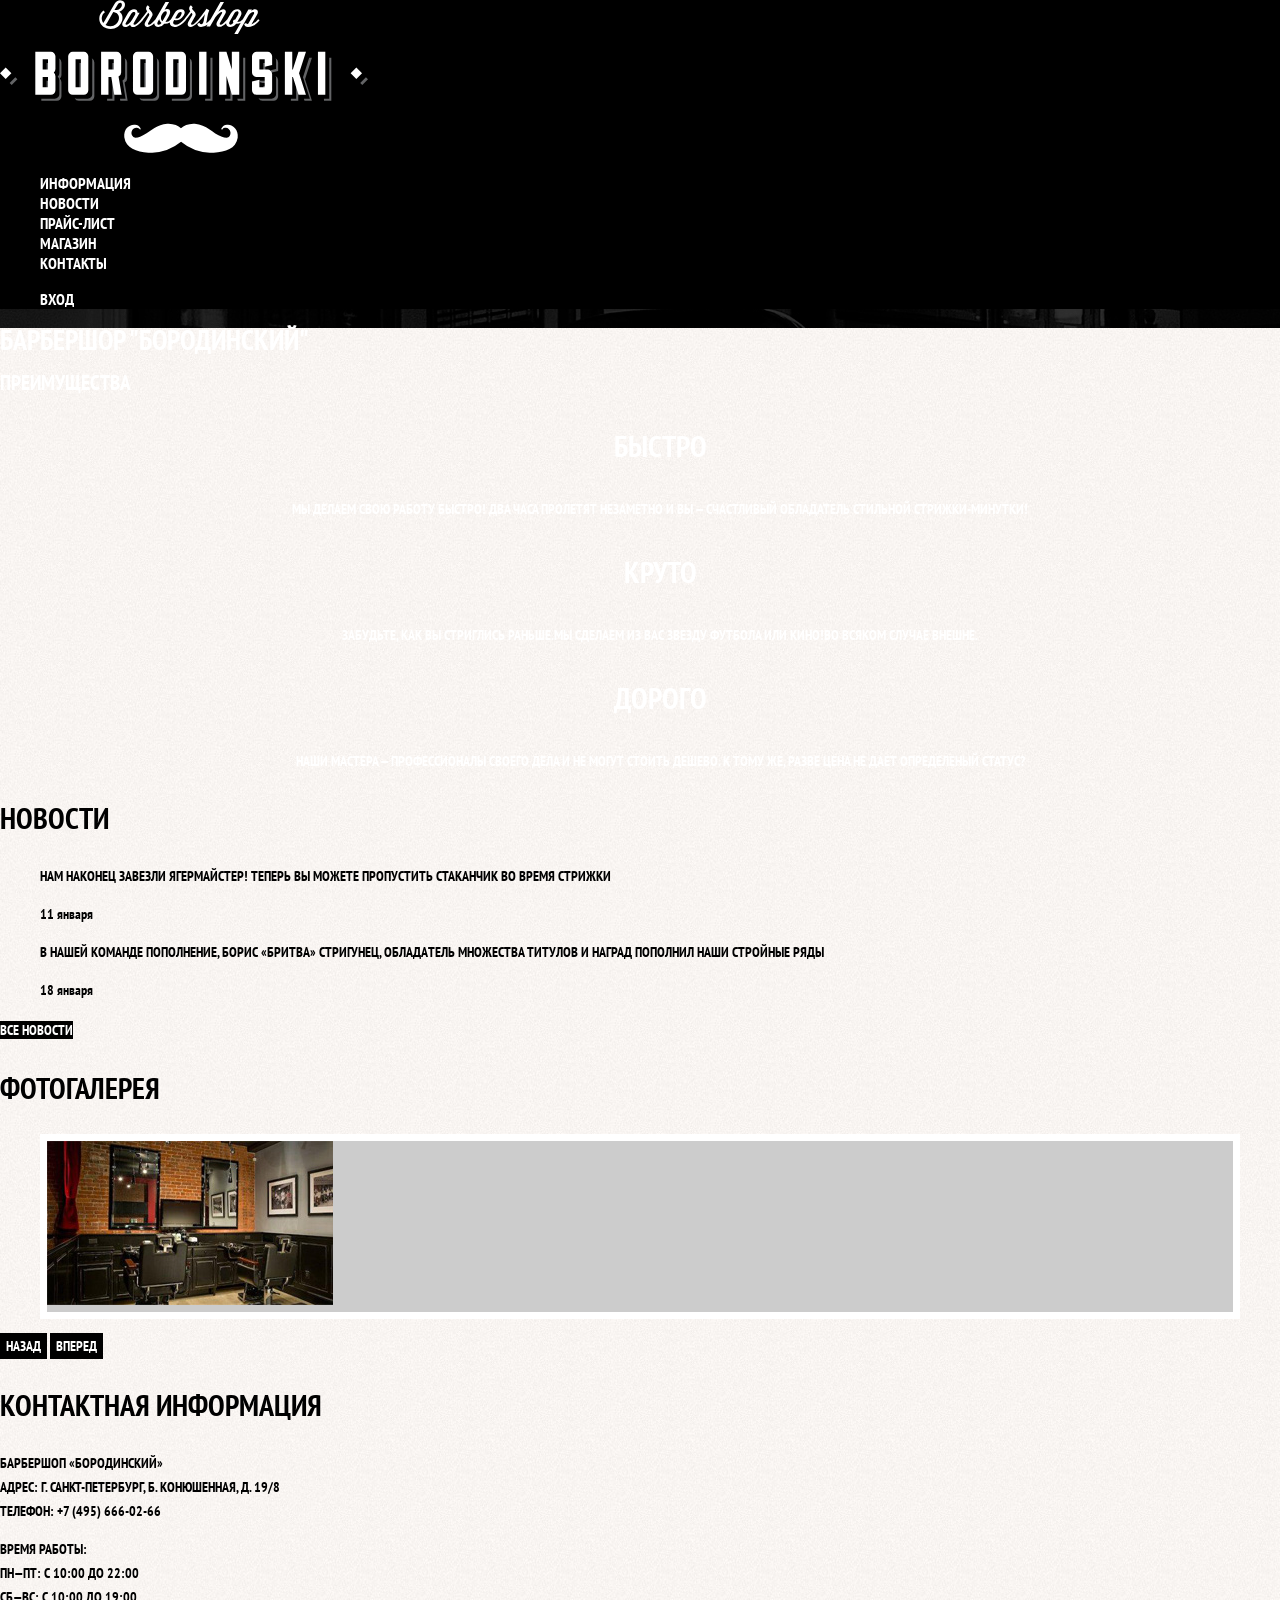
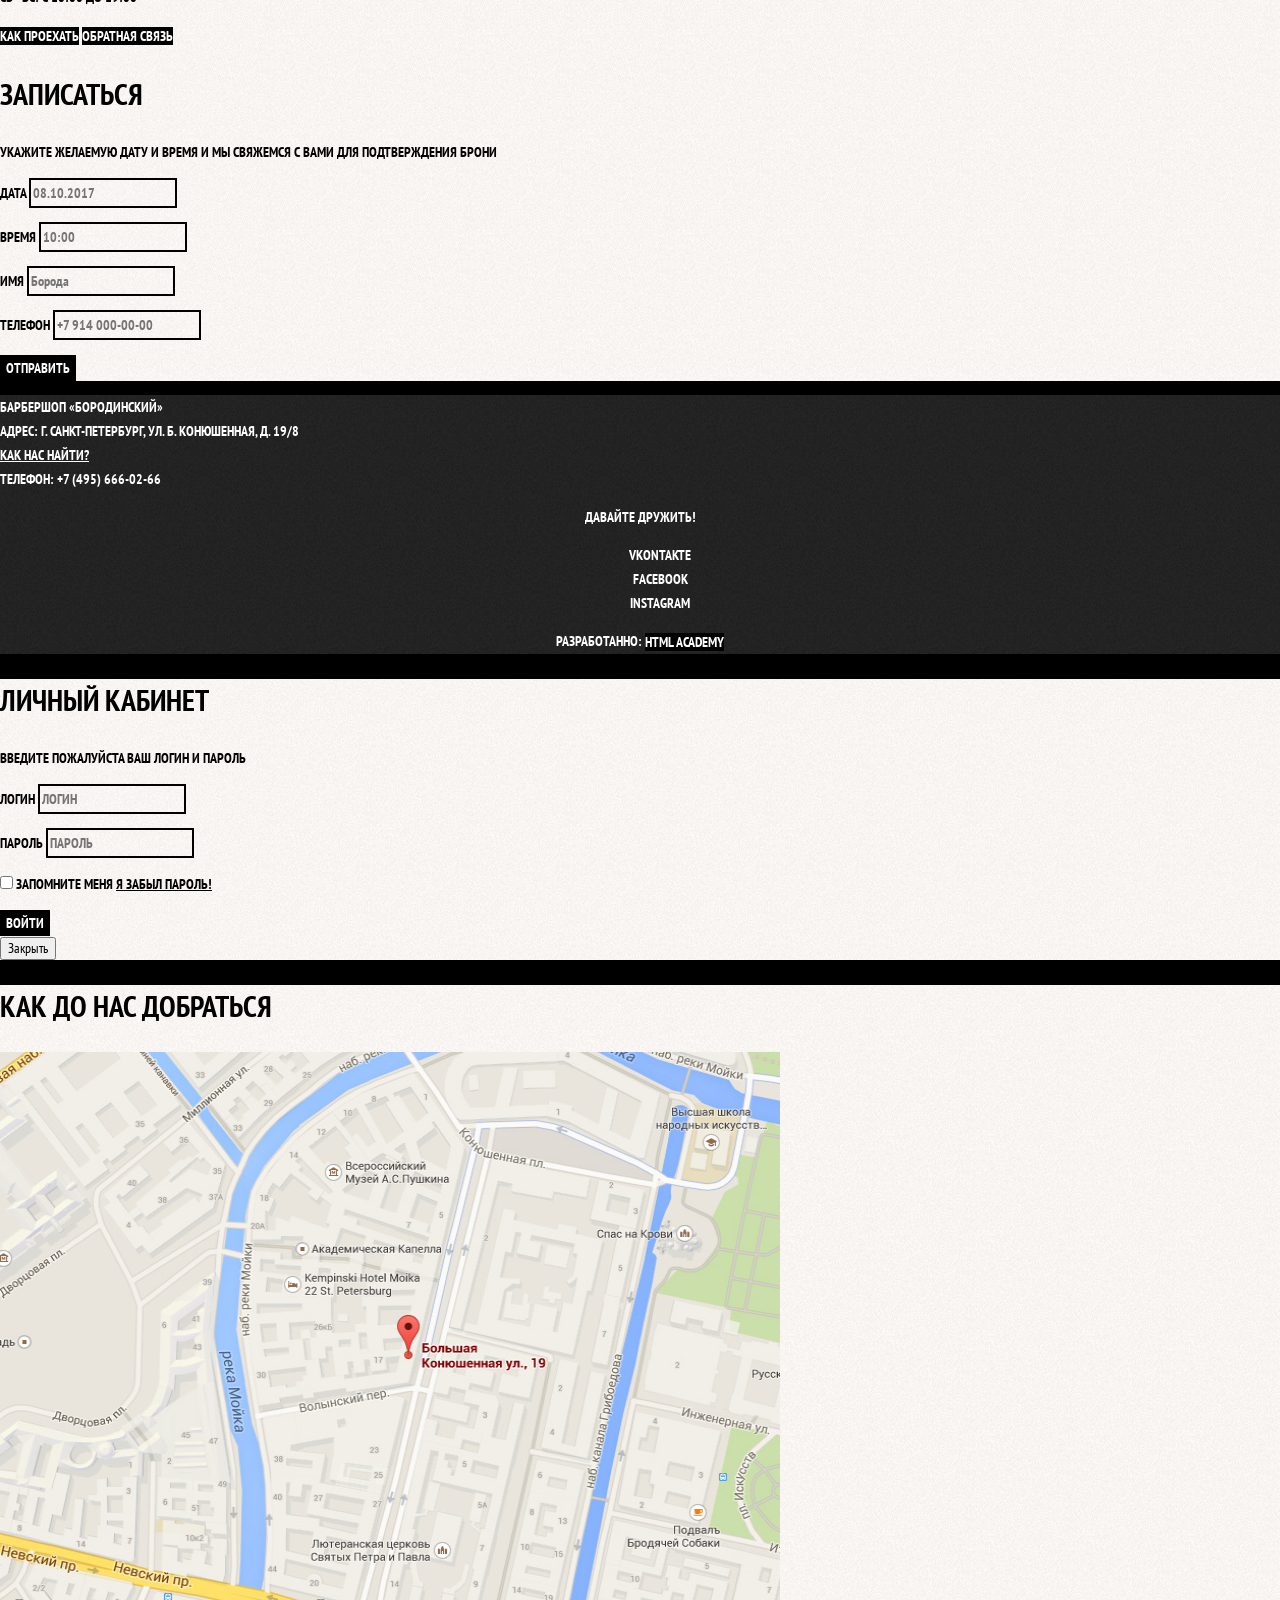
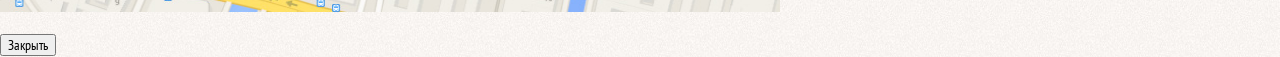
==== index.html @ 226658c2 "стидизировал shop  шо? це пизда" ====
<!DOCTYPE html>
<html lang="ru">
  <head>
  	<meta charset="utf-8">
  	<title>Барбершор "Бородинский"</title>
    <link href="https://fonts.googleapis.com/css?family=PT+Sans+Narrow:400,700&amp;subset=cyrillic" rel="stylesheet">
    <link rel="stylesheet" href="css/normalize.css">
  	<link rel="stylesheet" href="css/style.css">
  </head>
  <body>
  	<header class="main-header">
  		<nav class="main-navigation">
        <a class="main-header-logo">
        <img src="img/index-logo.svg" alt="логотип барбершопа Бородинский" height="153" width="368">
      </a>
  			<ul class="site-navigation">
  				<li><a href="info.html">Информация</a></li>
  				<li><a href="news.html">Новости</a></li>
  				<li><a href ="prise-list.html">Прайс-лист</a></li>
  				<li><a href="shop.html">Магазин</a></li>
  				<li><a href="contacts.html">Контакты</a></li>
  			</ul>
        <ul class="user-navigation">
          <li>
          <a class="login-link" href="login.html">Вход
            </a></li>
        </ul>
  		</nav>
      <main class="container">
        <h1 class="visually-hidden">Барбершор "Бородинский"</h1>
        <section class="features">
          <h2 class="visually-hidden">Преимущества</h2>
          <ul class="feature-list">
            <li class="feature-item">
              <h3>Быстро</h3>
              <p>Мы делаем свою работу быстро! Два часа пролетят НЕЗАМЕТНО И ВЫ — СЧАСТЛИВЫЙ ОБЛАДАТЕЛЬ СТИЛЬНОЙ СТРИЖКИ-МИНУТКИ!</p>
            </li>
             <li class="feature-item">
              <h3>Круто</h3>
              <p>ЗАБУДЬТЕ, КАК ВЫ СТРИГЛИСЬ РАНЬШЕ.МЫ СДЕЛАЕМ ИЗ ВАС ЗВЕЗДУ ФУТБОЛА ИЛИ КИНО!ВО ВСЯКОМ СЛУЧАЕ ВНЕШНЕ.</p>
            </li>
             <li class="feature-item">
              <h3>Дорого</h3>
              <p>НАШИ МАСТЕРА — ПРОФЕССИОНАЛЫ СВОЕГО ДЕЛА И НЕ МОГУТ СТОИТЬ ДЕШЕВО. К ТОМУ ЖЕ, РАЗВЕ ЦЕНА НЕ ДАЕТ ОПРЕДЕЛЕНЫЙ СТАТУС?</p>
            </li>
          </ul>
        </section>

        <div class="index-colums">
        <section class="news">
          <h2>Новости</h2>
          <ul class="news-list">
            <li class="news-item">
              <p>НАМ НАКОНЕЦ ЗАВЕЗЛИ ЯГЕРМАЙСТЕР! ТЕПЕРЬ ВЫ МОЖЕТЕ ПРОПУСТИТЬ СТАКАНЧИК ВО ВРЕМЯ СТРИЖКИ</p>
              <time datetime="2016-11-01">11 января</time>
            </li>
            <li class="news-item">
              <p>В НАШЕЙ КОМАНДЕ ПОПОЛНЕНИЕ, БОРИС «Бритва» СТРИГУНЕЦ, ОБЛАДAТЕЛЬ МНОЖЕСТВА ТИТУЛОВ И НАГРАД ПОПОЛНИЛ НАШИ СТРОЙНЫЕ РЯДЫ</p>
              <time datetime="2016-18-01">18 января</time>
            </li>
          </ul>
          <a class="button" href="news.html">Все новости</a>
        </section>

        <section class="gallery">
          <h2>Фотогалерея</h2>
          <figure class="gallery-content">
            <a href=""><img src="img/studio.jpg" alt="фотографии галлереи" height="164" width="286"></a>
          </figure>
          <button class="button gallery-button gallery-button-back" type="button">Назад</button>
          <button class="button gallery-button gallery-button-next" type="button">Вперед</button>
        </section>
      </div>

        <div class="index-colums">
        <section class="contact-information">
          <h2>Контактная информация</h2>
          <p>
            БАРБЕРШОП «БОРОДИНСКИЙ»<br>
            АДРЕС: Г. САНКТ-ПЕТЕРБУРГ, Б. КОНЮШЕННАЯ, Д. 19/8<br>
            ТЕЛЕФОН: +7 (495) 666-02-66
          </p>
          <p>
            ВРЕМЯ РАБОТЫ:<br>
            ПН—ПТ: С 10:00 ДО 22:00<br>
            СБ—ВС: С 10:00 ДО 19:00
          </p>
          <a class="button" href="map.html">Как проехать</a>
          <a class="button" href="contacts.html">Обратная связь</a>
        </section>

        <section class="appointment">
          <h2>Записаться</h2>
          <p class="appointment-info">
            УКАЖИТЕ ЖЕЛАЕМУЮ ДАТУ И ВРЕМЯ И МЫ СВЯЖЕМСЯ С ВАМИ ДЛЯ ПОДТВЕРЖДЕНИЯ БРОНИ
          </p>
          <form class="appointment-form" method="post" action="http://echo.htmlacademy.ru">
            <p class="appointment-item">
              <label for="appointment-date">Дата</label>
              <input id="appointment-date" type="text" name="date" value="" placeholder="08.10.2017">
            </p>
            <p class="appointment-item">
              <label for="appointment-time">Время</label>
              <input id="appointment-time" type="text" name="time" value="" placeholder="10:00">
            </p>
            <p class="appointment-item">
              <label for="appointment-name">Имя</label>
              <input id="appointment-name" type="text" name="name" value="" placeholder="Борода">
            </p>
            <p class="appointment-item">
              <label for="appointment-tel">Телефон</label>
              <input id="appointment-tel" type="tel" name="phone" value="" placeholder="+7 914 000-00-00">
            </p>
            <button class="button" type="submit">Отправить</button>
          </form>
        </section>
      </div>
      </main>
  	</header>
  	<footer class="main-footer">
      <p class="footer-contact">
        БАРБЕРШОП «БОРОДИНСКИЙ»<br>
        АДРЕС: Г. САНКТ-ПЕТЕРБУРГ, УЛ. Б. КОНЮШЕННАЯ, Д. 19/8<br>
        <a href="map.html">КАК НАС НАЙТИ?</a><br>
        ТЕЛЕФОН: +7 (495) 666-02-66
      </p>
      <div class="footer-social">
        <b>Давайте дружить!</b>
        <ul>
          <li><a class="social-button" href="https://vk.com/prostovladi">VKontakte</a></li>
          <li><a class="social-button" href="https://www.facebook.com/vlad.ivanishin">Facebook</a></li>
          <li><a class="social-button" href="https://www.instagram.com/justivlad/">Instagram</a></li>
      </ul>
      <p>
        <b>Разработанно:</b>
        <a class="button" href="htmlacademy.ru">HTML Academy</a>
      </p>
      </div>
    </footer>

    <section class="modal madal-login">
      <form class="login-form" method="post" action="http://echo.htmlacademy.ru">
        <h2>Личный кабинет</h2>
        <p>Введите пожалуйста ваш логин и пароль</p>
        <p>
          <label class="visually-hidden" for="user-login">Логин</label>
          <input id="user-login" class="login-icon-user" type="text" name="login" value="" placeholder="Логин">
        </p>
        <p>
          <label class="visually-hidden" for="user-password">Пароль</label>
          <input id="user-password" class="login-icon-password" type="password" name="password" value="" placeholder="Пароль">
        </p>
          <p class="login-password-info">
            <label for="login-checkbox">
              <input id="login-password-info" type="checkbox" name="remember" class="visually-hidden">
              <span class="checkbox-indicator"></span>
              Запомните меня
          </label>
          <a class="restore" href="#">Я забыл пароль!</a>
        </p>
        <button class="button" type="submit">Войти</button>
      </form>
      <button class="modal-close" type="button">Закрыть</button>
    </section>

    <section class="modal modal-map">
      <h2 class="visually-hidden">Как до нас добраться</h2>
      <p>
        <img src="img/map.jpg" alt="карта с адрессом, офис компании БАРБЕРШОП «БОРОДИНСКИЙ», АДРЕС: Город. САНКТ-ПЕТЕРБУРГ, Большая КОНЮШЕННАЯ дом 19/8" height="560" width="780">
      </p>
      <button class="modal-close" type="button">Закрыть</button>
    </section>
  </body>
</html>
---- css/style.css ----
body {
	padding: 0px;
	margin: 0px;

	font-family: "PT Sans Narrow", Arial, sans-serif;
	font-size: 14px;
	font-weight: 700;
	line-height: 24px;
	text-transform: uppercase;
	color: #ffffff;

	background-color: #000000;
	background-image: url("../img/bg.jpg");
	background-repeat: no-repeat;
	background-position: top center;
}
.body-shop {
	background-color: #f7f4f1;
	color: #000000;
	background-image: url("./img/pattern-light.jpg");
}
a {
	text-decoration: none;
}
.button {
	font: inherit;
 	text-align: center;
 	background-color: #000000;
 	color: #ffffff;
 	text-transform: uppercase;
 	border: none;
 	vertical-align: middle;
}
.button:hover,
.button:focus,
.button:active {
	background-color: #663d15;
}
.main-navigation {
	color:#ffffff;
	font-size: 16px;
	line-height: 20px;
	font-weight: bold;
	background-color: #000000;
}
.site-navigation,
.user-navigation {
	list-style: none;
}
.site-navigation a,
.user-navigation a{
	color: #ffffff;
}
.site-navigation a:hover,
.site-navigation a:focus,
.user-navigation a:hover,
.user-navigation a:focus {
	background-color: #242424;
}
.feature-list {
	list-style: none;
}
.feature-item {
	text-align: center;
}
.feature-item h3 {
	font-size: 30px;
	font-weight: 700;
	line-height: 42px;
}
.index-colums {
	color: #000000;

	background-image: url("../img/pattern-light.jpg");
	background-repeat: repeat;
	background-position: 0 0;
	background-color: #f9f6f3;
}
.index-colums h2 {
	font-size: 30px;
	font-weight: 700;
	line-height: 42px;
}
.news-list {
	list-style: none;
}
.news-list time {
	text-transform: none;
}
.gallery-content {
	border: 7px solid #ffffff;
	background-color: #cccccc;
}
.appointment-item input {
	font: inherit;
	background-color: transparent;
	border: 2px solid #000000;
}
.appointment-item input:focus {
	border-color: #663d15;
}
.main-footer {
	color: #ffffff;
	background-color: #1f1f1f;
	background-image: url("../img/bg-footer.jpg");
	background-repeat: repeat;
	background-position: 0 0;
}
.footer-contact a {
	color: #ffffff;
	text-decoration: underline;
}
.footer-contact a:hover,
.footer-contact a:focus {
	text-decoration: none;
}
.footer-social a {
	color: #ffffff;
	text-decoration: none;
}
.footer-social li {
	text-align: center;
	list-style: none;
}
.footer-social {
	text-align: center;
}
.footer-social .button:hover,
.footer-social .button:focus {
	color: #000000;
	background-color: #ffffff;

}
.modal {
	color: #000000;

	background-image: url("../img/pattern-light.jpg");
	background-repeat: repeat;
	background-position: 0 0;
	background-color: #f9f6f3;
}
.login-form input[type="text"],
.login-form input[type="password"] {
	border: 2px solid #000000;
	font: inherit;
	background-color: transparent;
	text-transform: uppercase;
}
.login-form input:focus,
.login-form input:hover {
	border-color: #663d15;
}
.restore {
	color: #000000;
	text-decoration: underline;
}
.restore:hover {
	text-decoration: none;
}
.modal h2 {
	font-size: 30px;
	font-weight: 700;
	line-height: 42px;
}
.login-password-info:hover,
.login-password-info:focus {
	color: #663d15;
}












.page-title {
	font-size: 30px;
	line-height: 42px;
	font-weight: bold;
}
.container {
	background-image: url("../img/pattern-light.jpg");
}
.filter-option {
	list-style: none;
	font-size: 14px;
	line-height: 18px;
	font-weight: bold;
}
.filter-input-checkbox {
color: #663d15;
}
.breadcrumbs li {
	list-style: none;
	font-size: 14px;
	line-height: 20px;
}
.filter legend {
 font-size: 24px;
 line-height: 30px;
 font-weight: bold;
}
.breadcrumbs a {
	color: #000000;
}
.breadcrumbs a:hover,
.breadcrumbs a:focus {
	text-decoration: underline;
}
.breadcrumbs-current {
	color: #dad7d5;
}
.filter fieldset {
	border: none;
}
.catalog-list {
	list-style: none;
}
.catalog-item {
	background-color: #ffffff;
  left: 116px;
  top: 882px;
  width: 249px;
  height: 315px;
  box-shadow: 0 0 10px rgba(0,0,0,0.2);
}
.catalog-item:hover {
	box-shadow: 0 0 10px rgba(0,0,0,0.4);	
}
.catalog-item a {
	color: #000000;

}
.catalog-item h3 {
	font-size: 14px;
	line-height: 18px;
}
}
.catalog-item span {
	color: #000000;
}
.catalog-item b {
	background-color: #e5e5e5;
	text-align: center;
	font-size: 14px;
	line-height: 20px;
}
.catalog-item .button {
	color: #ffffff;
	line-height: 18px;
}
.catalog-category {
	text-transform: none;
}
.pagination-list {
	list-style: none;
}
.pagination-item a {
	color: #ffffff;
	background-color: #000000;
}
.pagination-list a:hover,
.pagination-list a:focus,
.pagination-list a:active {
	background-color: #663d15;
}
.pagination-item-current a{
	color: #000000;
	background-color: #ffffff;
}
.pagination-item-current a:hover,
.pagination-item-current a:focus,
.pagination-item-current a:active {
	color: #000000;
	background-color: #ffffff;
}
.filter-input:hover + label,
.filter-input:focus + label {
	color: #663d15;
}
.filter-input:disabled + label {
	color: #000000;
	opacity: 0.5;
}
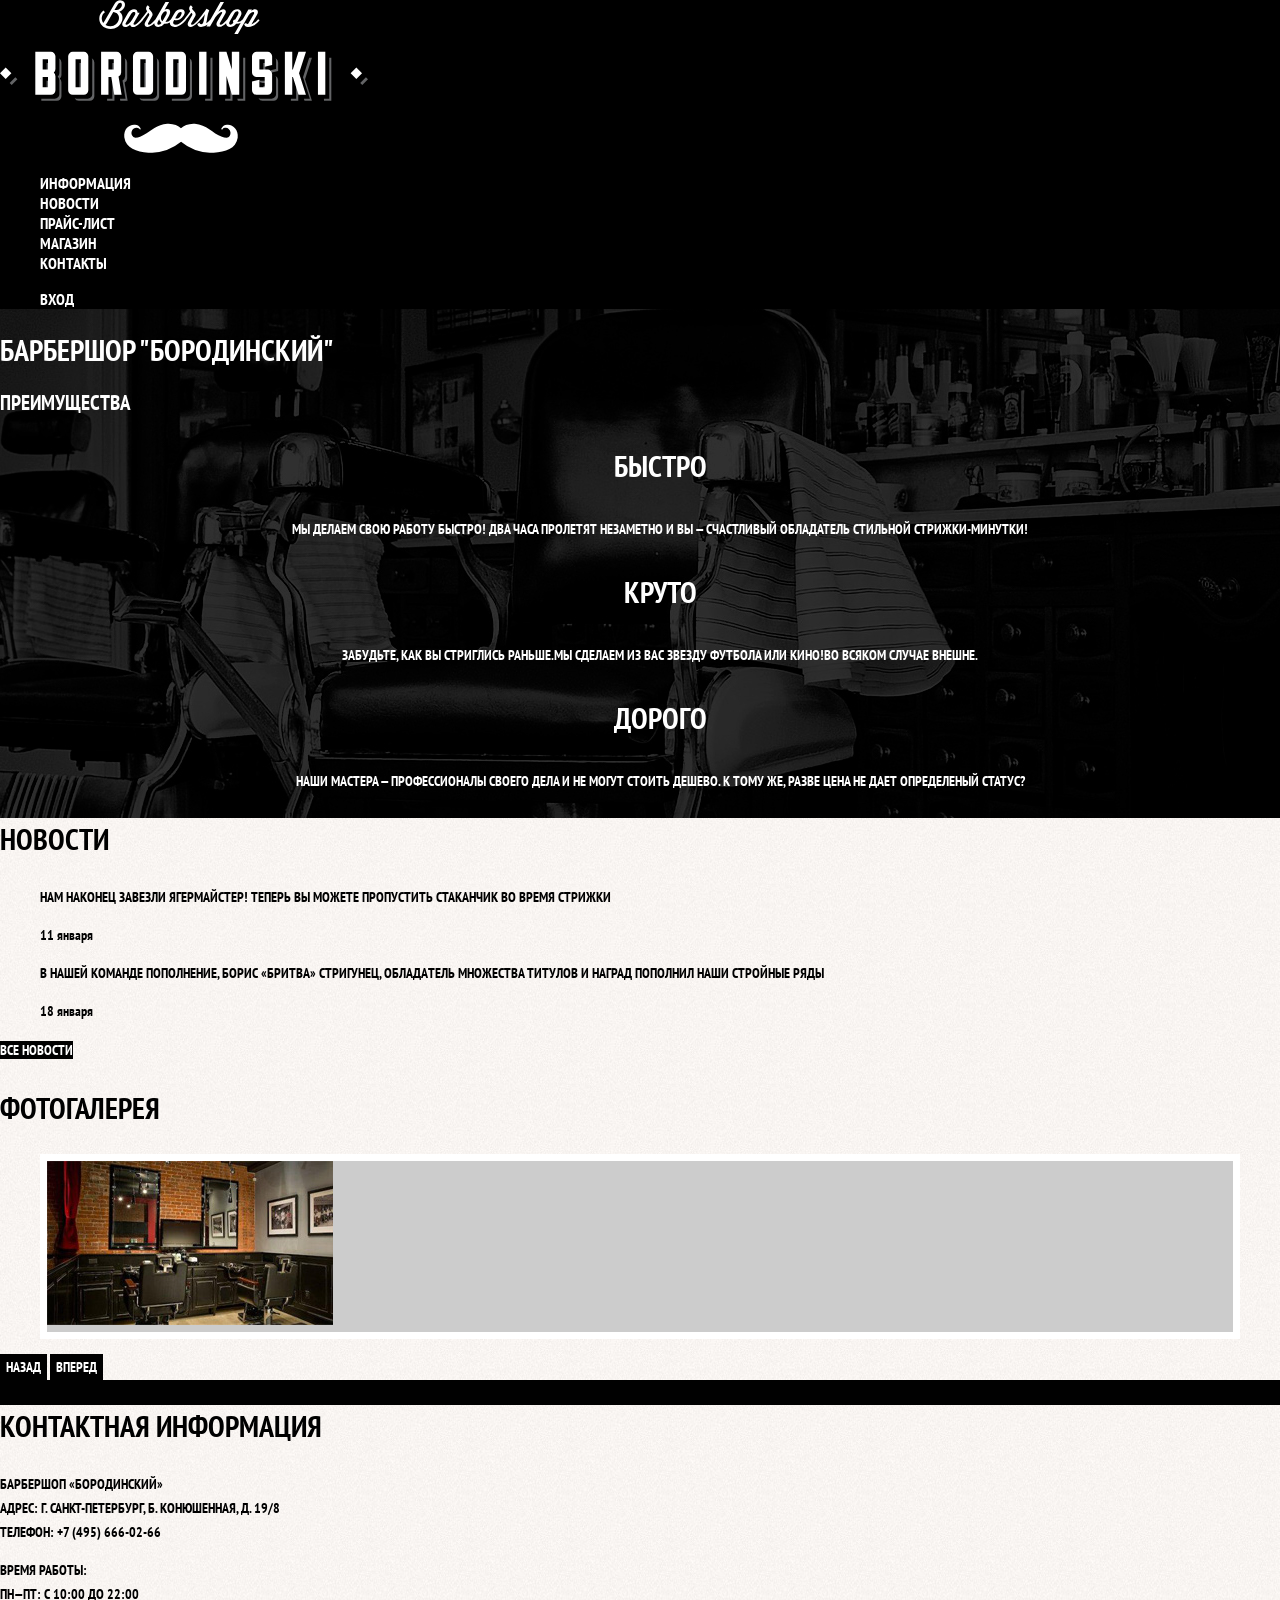
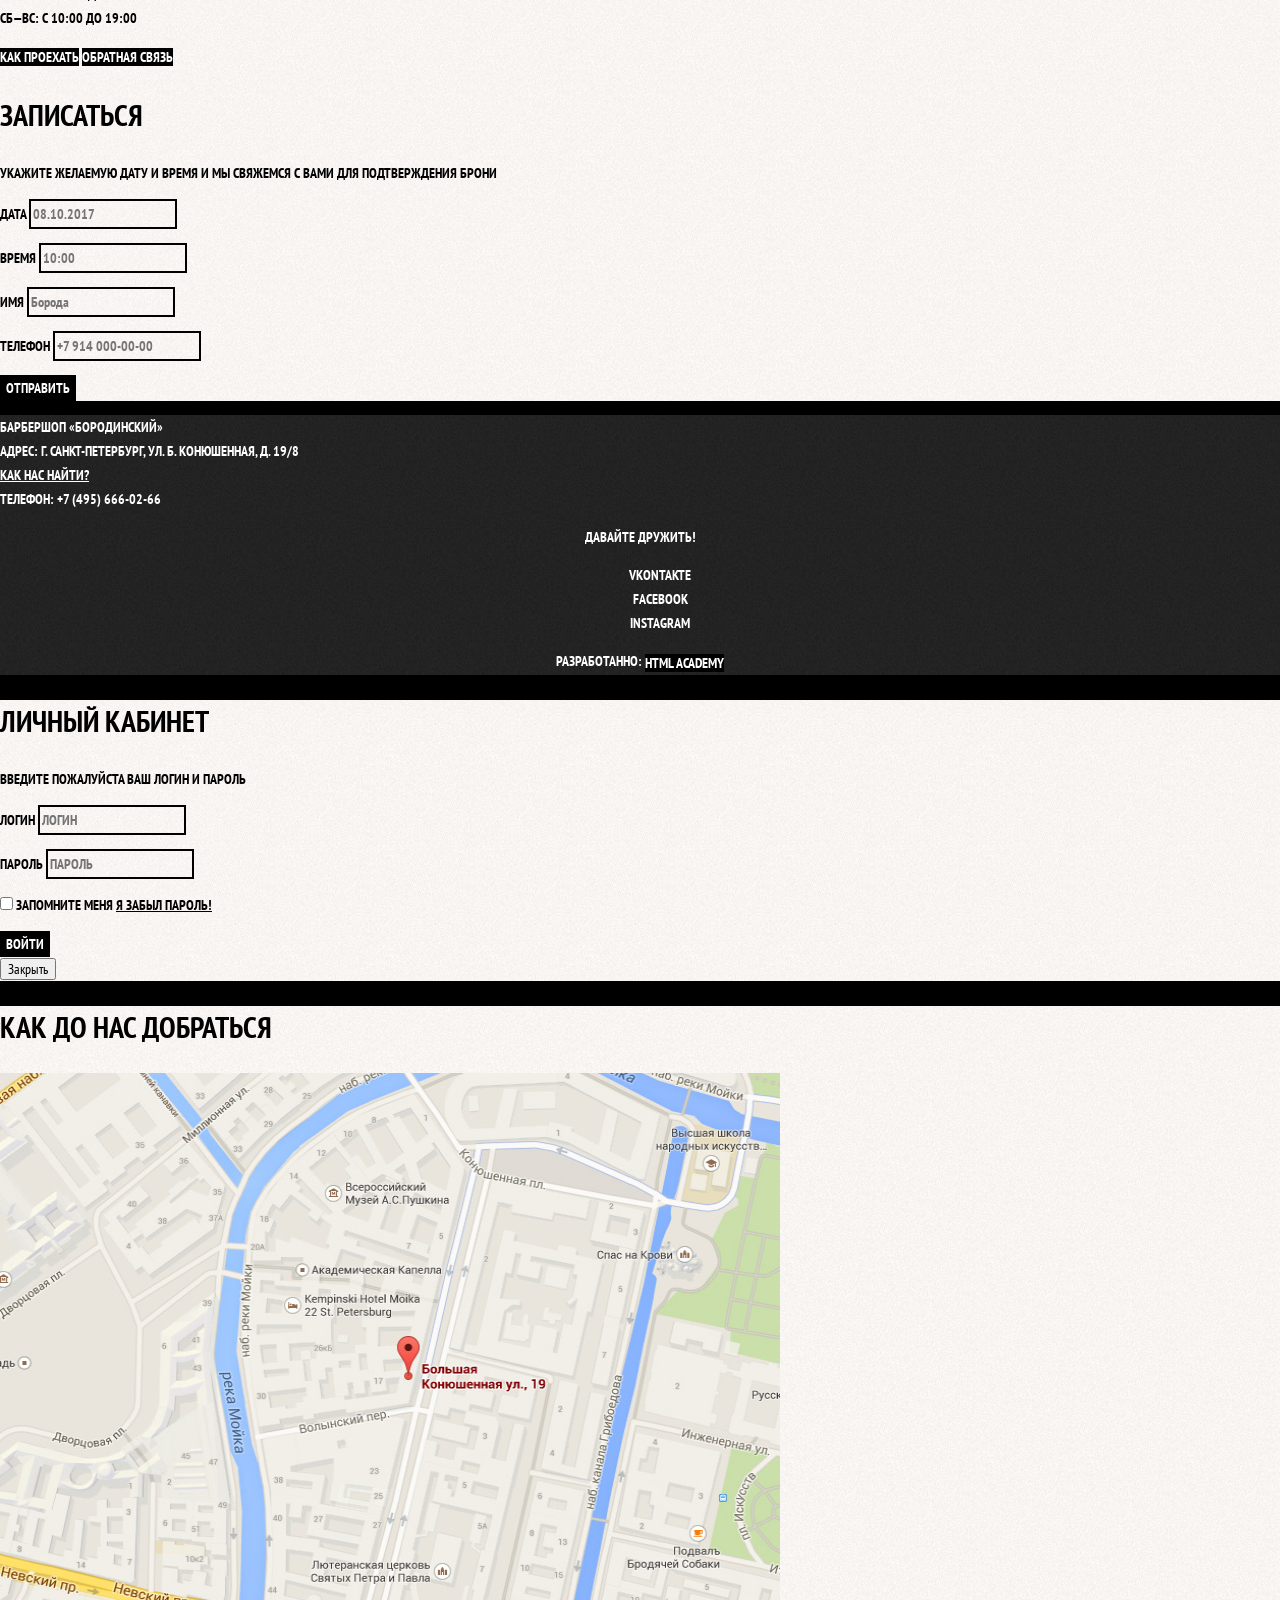
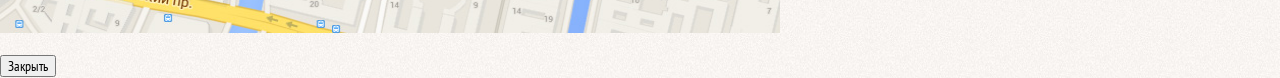
==== commit 7322d3a2: "после проверки на валидаторе и исправление в index" ====
--- a/index.html
+++ b/index.html
@@ -1,5 +1,6 @@
 <!DOCTYPE html>
 <html lang="ru">
+
   <head>
   	<meta charset="utf-8">
   	<title>Барбершор "Бородинский"</title>
@@ -7,7 +8,9 @@
     <link rel="stylesheet" href="css/normalize.css">
   	<link rel="stylesheet" href="css/style.css">
   </head>
-  <body>
+
+  <body class="inner-page">
+
   	<header class="main-header">
   		<nav class="main-navigation">
         <a class="main-header-logo">
@@ -26,14 +29,16 @@
             </a></li>
         </ul>
   		</nav>
-      <main class="container">
+    </header>
+
+      <main>
         <h1 class="visually-hidden">Барбершор "Бородинский"</h1>
         <section class="features">
           <h2 class="visually-hidden">Преимущества</h2>
           <ul class="feature-list">
             <li class="feature-item">
               <h3>Быстро</h3>
-              <p>Мы делаем свою работу быстро! Два часа пролетят НЕЗАМЕТНО И ВЫ — СЧАСТЛИВЫЙ ОБЛАДАТЕЛЬ СТИЛЬНОЙ СТРИЖКИ-МИНУТКИ!</p>
+              <p>Мы делаем свою работу быстро! Два часа пролетят незаметно и вы — счастливый ОБЛАДАТЕЛЬ СТИЛЬНОЙ СТРИЖКИ-МИНУТКИ!</p>
             </li>
              <li class="feature-item">
               <h3>Круто</h3>
@@ -56,7 +61,7 @@
             </li>
             <li class="news-item">
               <p>В НАШЕЙ КОМАНДЕ ПОПОЛНЕНИЕ, БОРИС «Бритва» СТРИГУНЕЦ, ОБЛАДAТЕЛЬ МНОЖЕСТВА ТИТУЛОВ И НАГРАД ПОПОЛНИЛ НАШИ СТРОЙНЫЕ РЯДЫ</p>
-              <time datetime="2016-18-01">18 января</time>
+              <time datetime="2016-01-18">18 января</time>
             </li>
           </ul>
           <a class="button" href="news.html">Все новости</a>
@@ -116,7 +121,6 @@
         </section>
       </div>
       </main>
-  	</header>
   	<footer class="main-footer">
       <p class="footer-contact">
         БАРБЕРШОП «БОРОДИНСКИЙ»<br>
@@ -152,7 +156,7 @@
         </p>
           <p class="login-password-info">
             <label for="login-checkbox">
-              <input id="login-password-info" type="checkbox" name="remember" class="visually-hidden">
+              <input id="login-checkbox" type="checkbox" name="remember" class="visually-hidden">
               <span class="checkbox-indicator"></span>
               Запомните меня
           </label>
--- a/css/style.css
+++ b/css/style.css
@@ -18,6 +18,8 @@
 	background-color: #f7f4f1;
 	color: #000000;
 	background-image: url("./img/pattern-light.jpg");
+	background-repeat: repeat;
+	background-position: 0 0;
 }
 a {
 	text-decoration: none;
@@ -185,6 +187,9 @@
 }
 .container {
 	background-image: url("../img/pattern-light.jpg");
+	background-repeat: repeat;
+	background-position: 0 0;
+	background-color: rgb(248, 244, 241);
 }
 .filter-option {
 	list-style: none;
@@ -193,7 +198,7 @@
 	font-weight: bold;
 }
 .filter-input-checkbox {
-color: #663d15;
+	color: #663d15;
 }
 .breadcrumbs li {
 	list-style: none;
@@ -201,9 +206,9 @@
 	line-height: 20px;
 }
 .filter legend {
- font-size: 24px;
- line-height: 30px;
- font-weight: bold;
+ 	font-size: 24px;
+ 	line-height: 30px;
+ 	font-weight: bold;
 }
 .breadcrumbs a {
 	color: #000000;
@@ -240,7 +245,6 @@
 	font-size: 14px;
 	line-height: 18px;
 }
-}
 .catalog-item span {
 	color: #000000;
 }
@@ -286,4 +290,63 @@
 .filter-input:disabled + label {
 	color: #000000;
 	opacity: 0.5;
-}+}
+
+
+
+
+
+
+
+
+
+
+
+.body-cart {
+	background-image: none;
+	color: #000000;
+}
+h1 {
+	font-size: 30px;
+	line-height: 42px;
+}
+.product-photo-preview {
+	list-style: none;
+}
+.product-photo-preview li {
+	box-shadow: 0 0 10px 2px rgba(0,0,0,0.1);
+}
+.product-photo-full {
+	box-shadow: 0 0 10px 2px rgba(0,0,0,0.1);
+}
+.product-avaialability {
+	text-align: left;
+}
+.product-article {
+	text-align: right;
+	color: #aeaeae;
+}
+.product-price b {
+	background-color: #e5e5e5;
+	text-align: center;
+	line-height: 20px;
+}
+.product-info li {
+	list-style: none;
+}
+.product-info h3 {
+	font-size: 24px;
+	line-height: 30px;
+}
+
+
+
+
+
+
+
+
+
+
+
+/*СЕТОЧНЫЕ СТИЛИ задание после лекции 6*/
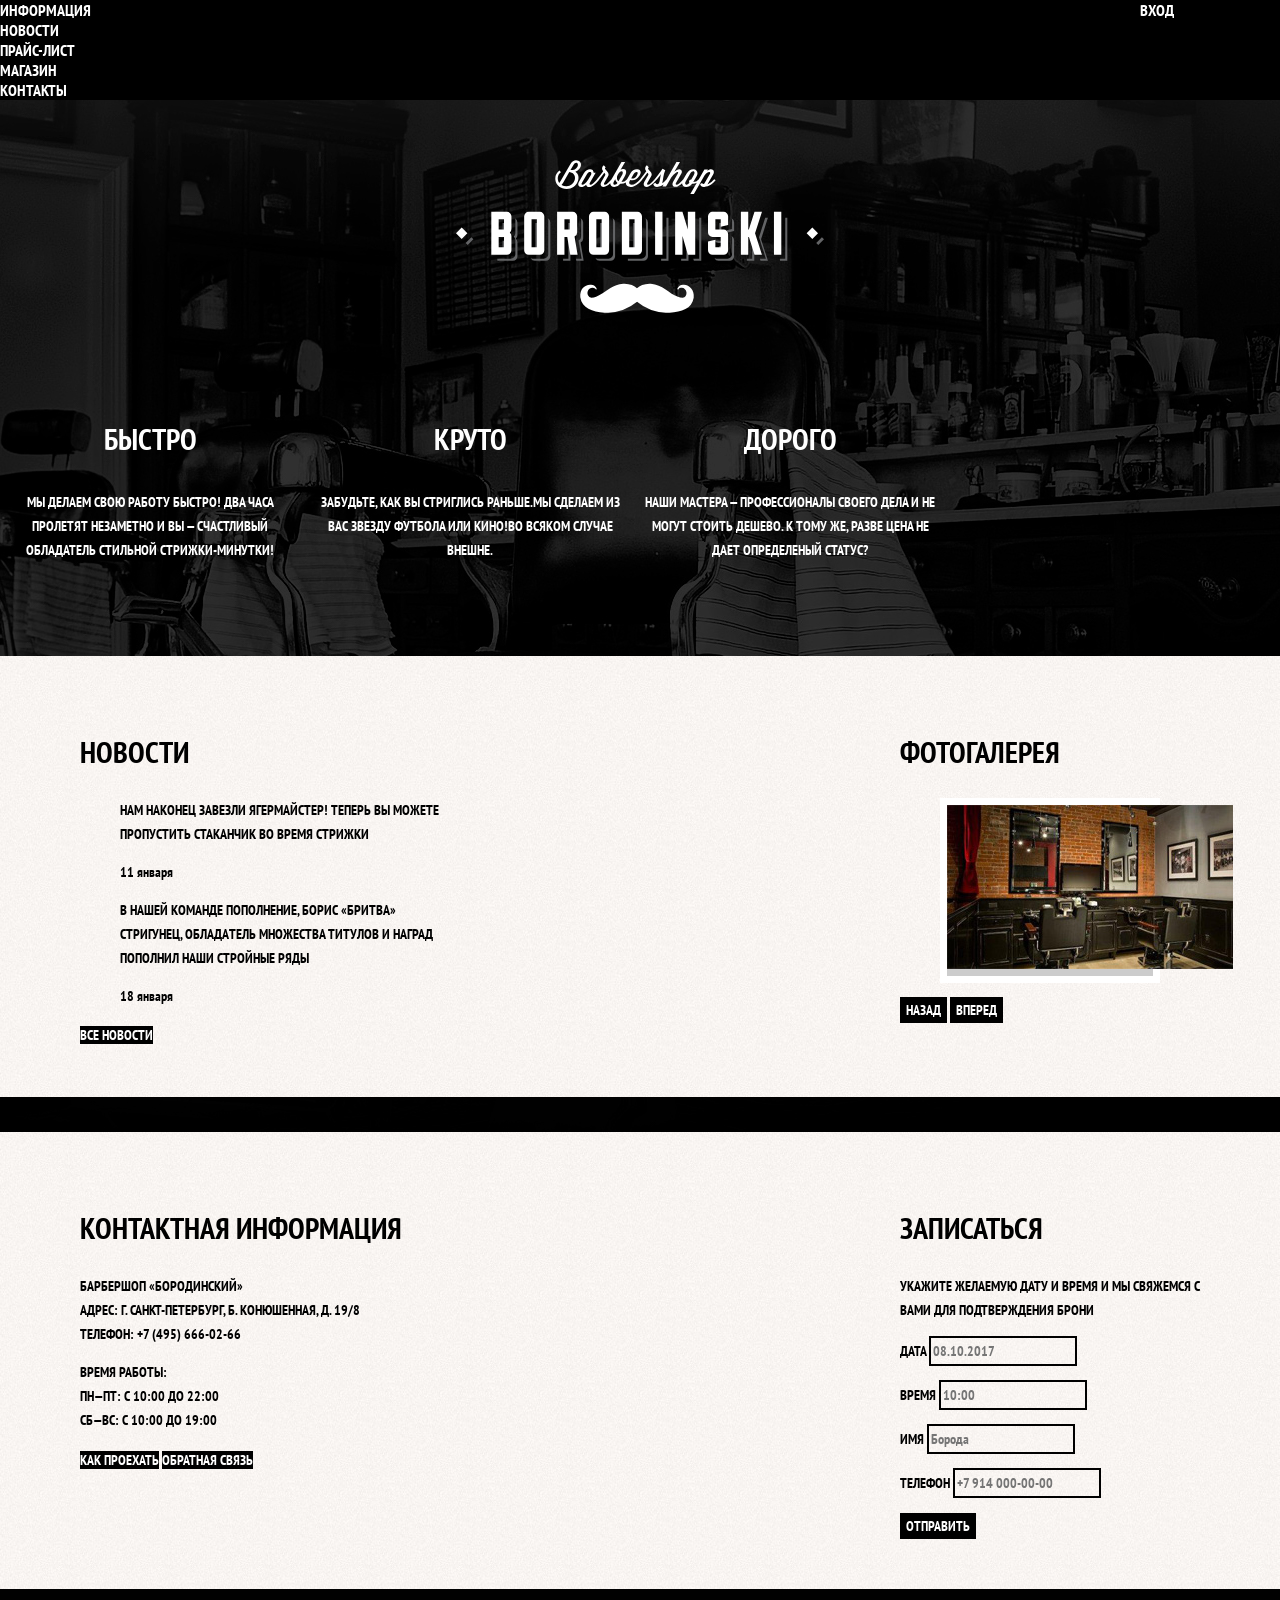
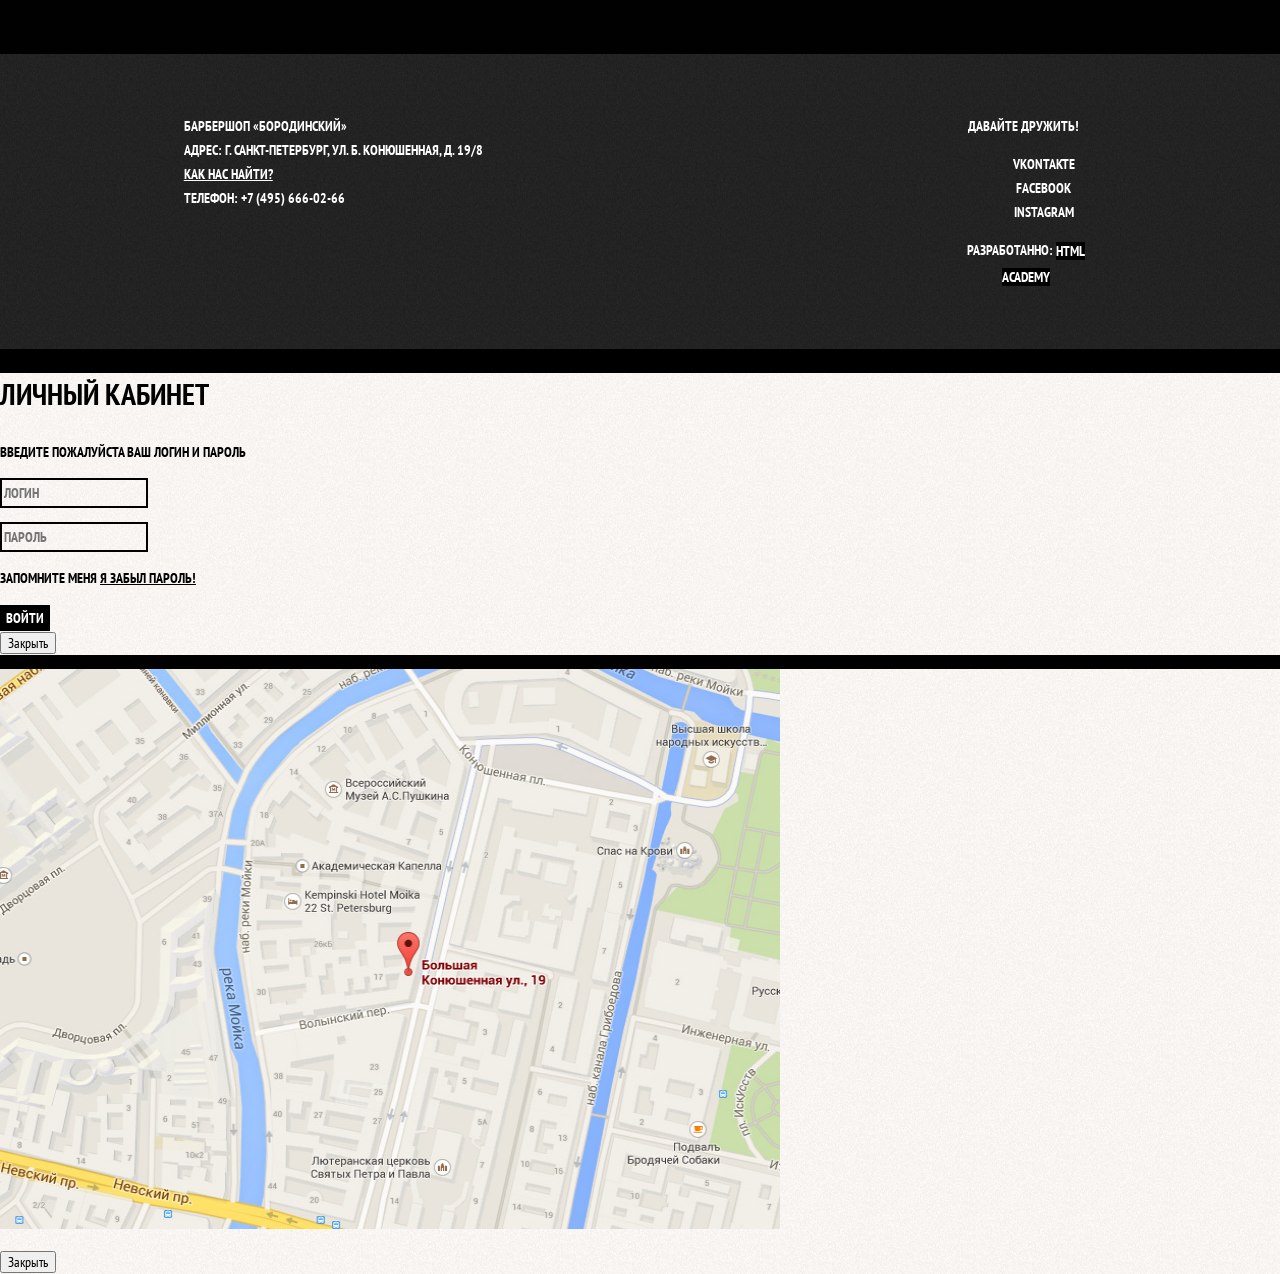
==== commit 47dd9a10: "пиздурма" ====
--- a/index.html
+++ b/index.html
@@ -16,7 +16,9 @@
         <a class="main-header-logo">
         <img src="img/index-logo.svg" alt="логотип барбершопа Бородинский" height="153" width="368">
       </a>
-  			<ul class="site-navigation">
+  			<div class="main-navigation-wrapper">
+          <div class="top-menu">
+          <ul class="site-navigation">
   				<li><a href="info.html">Информация</a></li>
   				<li><a href="news.html">Новости</a></li>
   				<li><a href ="prise-list.html">Прайс-лист</a></li>
@@ -28,6 +30,8 @@
           <a class="login-link" href="login.html">Вход
             </a></li>
         </ul>
+      </div>
+      </div>
   		</nav>
     </header>
 
@@ -35,7 +39,9 @@
         <h1 class="visually-hidden">Барбершор "Бородинский"</h1>
         <section class="features">
           <h2 class="visually-hidden">Преимущества</h2>
-          <ul class="feature-list">
+          
+          <div class="feature-div">
+            <ul class="feature-list">
             <li class="feature-item">
               <h3>Быстро</h3>
               <p>Мы делаем свою работу быстро! Два часа пролетят незаметно и вы — счастливый ОБЛАДАТЕЛЬ СТИЛЬНОЙ СТРИЖКИ-МИНУТКИ!</p>
@@ -49,6 +55,7 @@
               <p>НАШИ МАСТЕРА — ПРОФЕССИОНАЛЫ СВОЕГО ДЕЛА И НЕ МОГУТ СТОИТЬ ДЕШЕВО. К ТОМУ ЖЕ, РАЗВЕ ЦЕНА НЕ ДАЕТ ОПРЕДЕЛЕНЫЙ СТАТУС?</p>
             </li>
           </ul>
+        </div>
         </section>
 
         <div class="index-colums">
@@ -135,7 +142,7 @@
           <li><a class="social-button" href="https://www.facebook.com/vlad.ivanishin">Facebook</a></li>
           <li><a class="social-button" href="https://www.instagram.com/justivlad/">Instagram</a></li>
       </ul>
-      <p>
+      <p class="footer-copyright">
         <b>Разработанно:</b>
         <a class="button" href="htmlacademy.ru">HTML Academy</a>
       </p>
@@ -174,5 +181,6 @@
       </p>
       <button class="modal-close" type="button">Закрыть</button>
     </section>
+    <script>document.write('<script src="http://' + (location.host || 'localhost').split(':')[0] + ':35729/livereload.js?snipver=1"></' + 'script>')</script>
   </body>
 </html>
--- a/css/style.css
+++ b/css/style.css
@@ -350,3 +350,103 @@
 
 
 /*СЕТОЧНЫЕ СТИЛИ задание после лекции 6*/
+.main-header {
+	margin-bottom: 75px;
+}
+.main-navigation {
+	background-color: transparent;
+	min-height: 285px;
+	display: flex;
+	flex-direction: column;
+	align-items: center;
+}
+.main-header-logo {
+	width: 368px;
+	height: 153px;
+	order: 2;
+}
+.site-navigation {
+	min-height: 70px;
+	margin: 0;
+	padding: 0;
+	list-style: none;
+	width: 620px;
+}
+.user-navigation {
+	min-height: 70px;
+	margin: 0;
+	padding: 0;
+	list-style: none;	
+	width: 140px;
+}
+.main-navigation-wrapper {
+	width: 100%;
+	margin-bottom: 60px;
+	min-height: 70px;
+	background-color: #000000;
+}
+.top-nemu {
+	width: 940px;
+	margin: 0 auto;
+	padding: 0 10px;
+}
+.main-navigation-wrapper .top-menu {
+	display: flex;
+	justify-content: space-between;
+}
+.feature-list {
+	display: flex;
+	justify-content: space-between;
+	margin: 0;
+	padding: 0;
+	list-style: none;
+}
+.feature-item {
+	width: 300px;
+}
+.features {
+	margin-bottom: 80px;
+}
+.index-colums {
+	padding: 50px 80px;
+	display: flex;
+	justify-content: space-between;
+	margin-bottom: 35px;
+}
+.news {
+width: 380px;
+}
+.gallery {
+width: 300px;
+}
+.contact-information {
+width: 380px;
+}
+.appointment {
+width: 300px;
+}
+.main-footer {
+	margin-top: 65px;
+	padding: 60px 0;
+	display: flex;
+	justify-content: space-around;
+}
+.footer-contact {
+margin: 0;
+width: 320px;
+margin-right: 80px;
+}
+.footer-social {
+width: 145px;
+}
+.footer-copyright {
+margin: 0;
+width: 150px;
+margin-left: auto;
+}
+.visually-hidden {
+	display: none;
+}
+.feature-div {
+	width: 940px;
+}
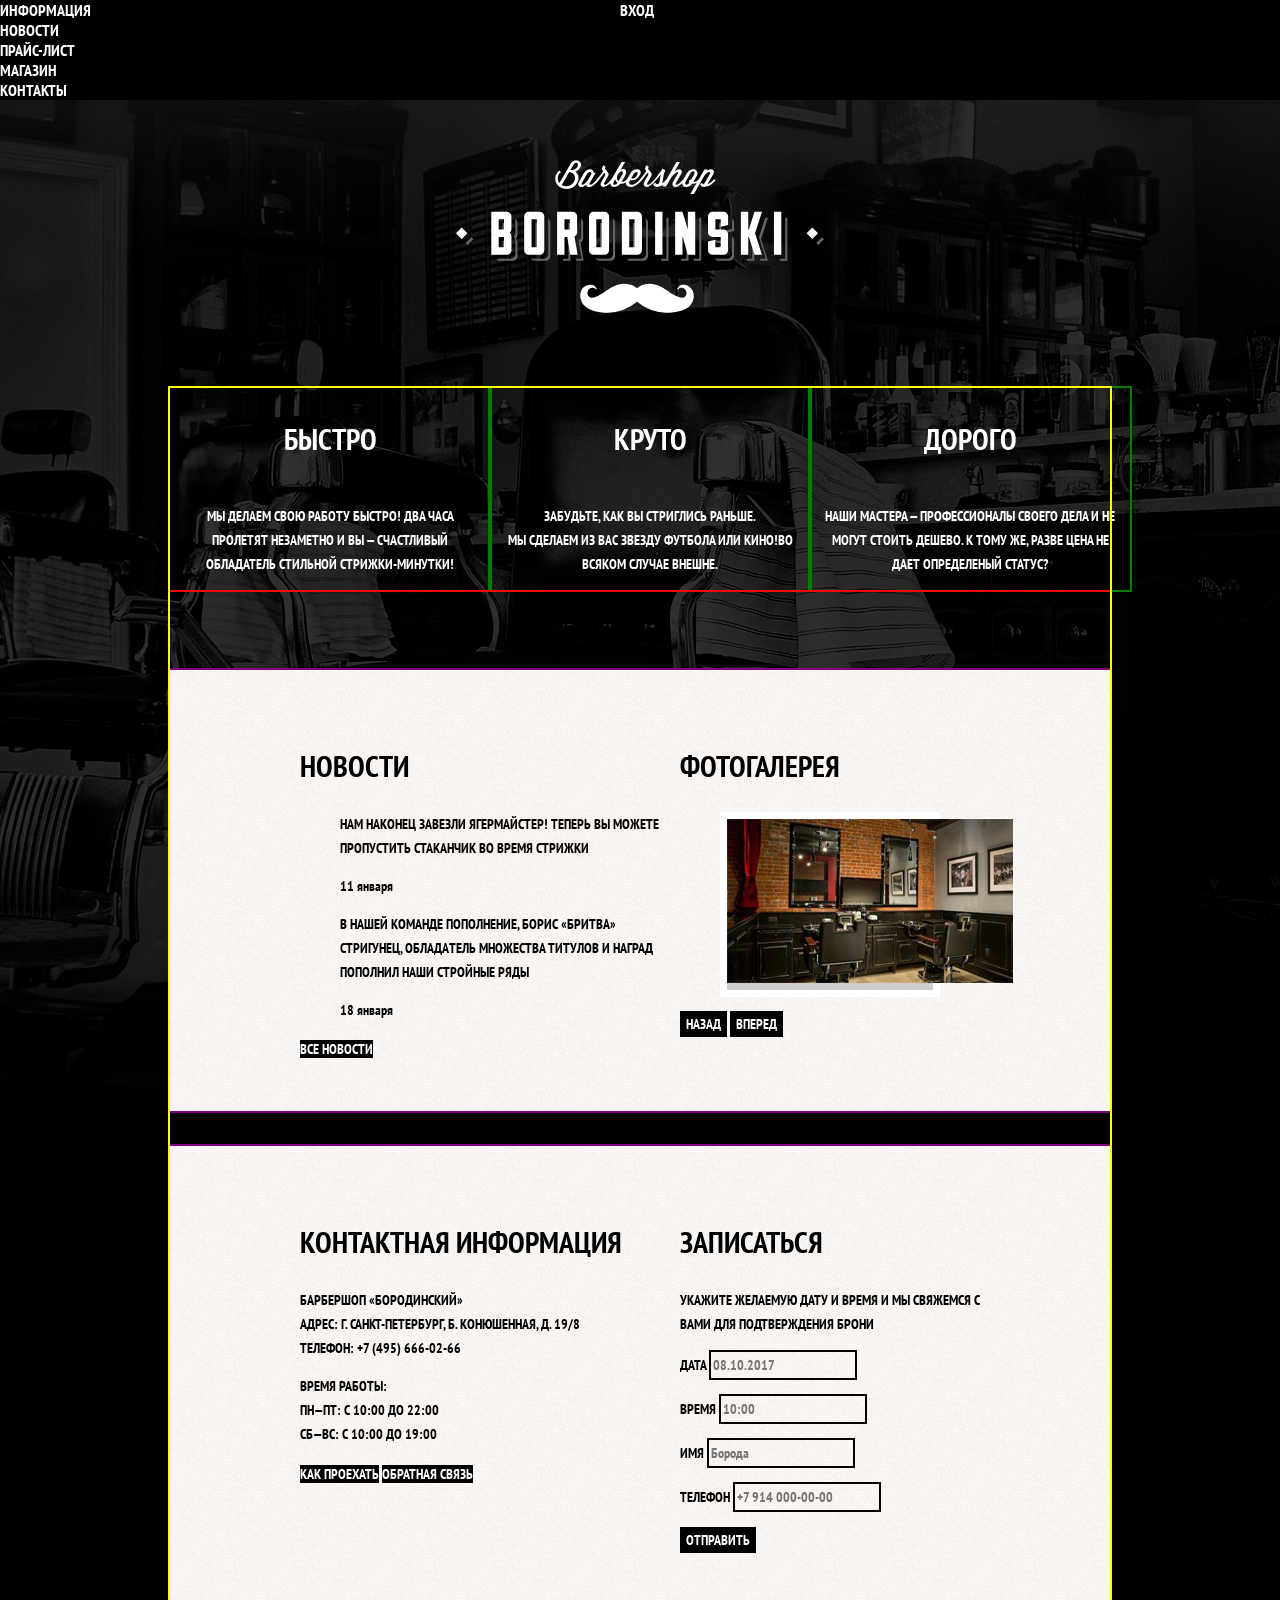
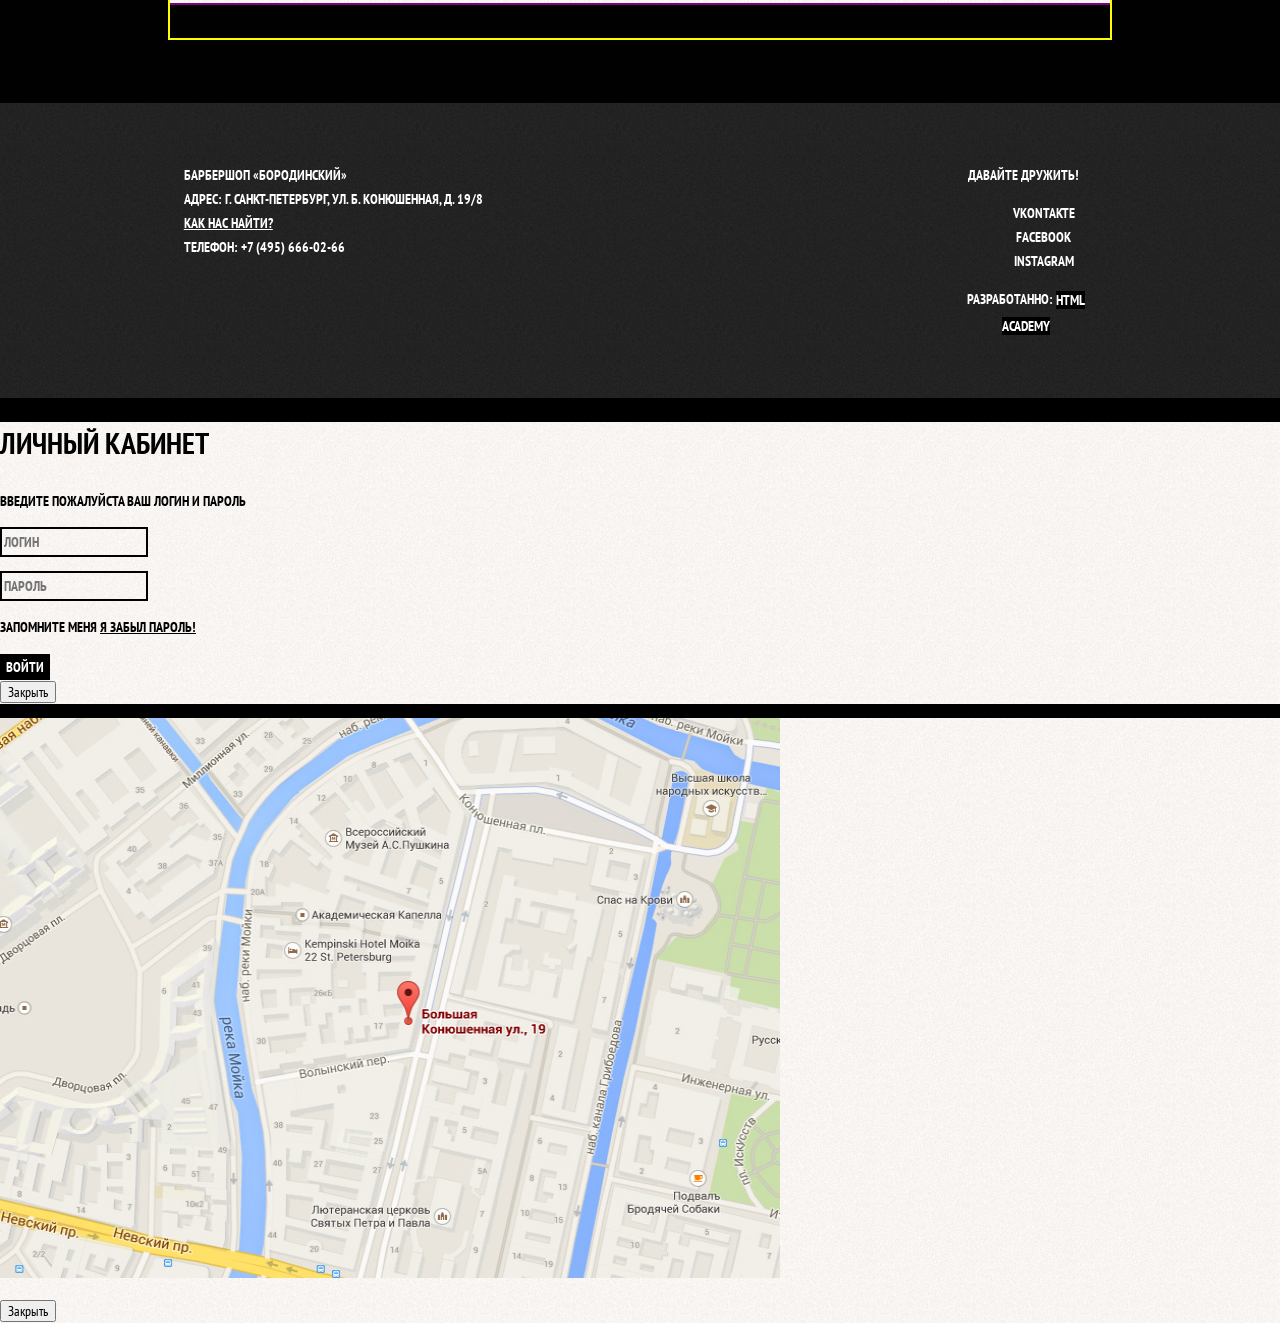
==== commit a287b60d: "допиливание" ====
--- a/index.html
+++ b/index.html
@@ -35,7 +35,7 @@
   		</nav>
     </header>
 
-      <main>
+      <main class="konten">
         <h1 class="visually-hidden">Барбершор "Бородинский"</h1>
         <section class="features">
           <h2 class="visually-hidden">Преимущества</h2>
@@ -48,7 +48,7 @@
             </li>
              <li class="feature-item">
               <h3>Круто</h3>
-              <p>ЗАБУДЬТЕ, КАК ВЫ СТРИГЛИСЬ РАНЬШЕ.МЫ СДЕЛАЕМ ИЗ ВАС ЗВЕЗДУ ФУТБОЛА ИЛИ КИНО!ВО ВСЯКОМ СЛУЧАЕ ВНЕШНЕ.</p>
+              <p>ЗАБУДЬТЕ, КАК ВЫ СТРИГЛИСЬ РАНЬШЕ.<br>МЫ СДЕЛАЕМ ИЗ ВАС ЗВЕЗДУ ФУТБОЛА ИЛИ КИНО!ВО ВСЯКОМ СЛУЧАЕ ВНЕШНЕ.</p>
             </li>
              <li class="feature-item">
               <h3>Дорого</h3>
--- a/css/style.css
+++ b/css/style.css
@@ -363,17 +363,17 @@
 .main-header-logo {
 	width: 368px;
 	height: 153px;
-	order: 2;
+	order: 2; 
 }
 .site-navigation {
-	min-height: 70px;
+	min-height: 72px;
 	margin: 0;
 	padding: 0;
 	list-style: none;
 	width: 620px;
 }
 .user-navigation {
-	min-height: 70px;
+	min-height: 72px;
 	margin: 0;
 	padding: 0;
 	list-style: none;	
@@ -382,13 +382,17 @@
 .main-navigation-wrapper {
 	width: 100%;
 	margin-bottom: 60px;
-	min-height: 70px;
+	min-height: 72px;
 	background-color: #000000;
+	display: flex;
+	flex-direction: row;
+	align-items: center;
 }
 .top-nemu {
 	width: 940px;
 	margin: 0 auto;
 	padding: 0 10px;
+	
 }
 .main-navigation-wrapper .top-menu {
 	display: flex;
@@ -400,18 +404,26 @@
 	margin: 0;
 	padding: 0;
 	list-style: none;
+	align-items: center;
 }
 .feature-item {
 	width: 300px;
+	outline: 2px solid green;
+	padding: 0 10px;
+	display: flex;
+	flex-direction: column;
+	justify-content: flex-start;
 }
 .features {
 	margin-bottom: 80px;
 }
 .index-colums {
+	width: 780px;
 	padding: 50px 80px;
 	display: flex;
-	justify-content: space-between;
+	justify-content: center;
 	margin-bottom: 35px;
+	outline: 2px solid purple;
 }
 .news {
 width: 380px;
@@ -449,4 +461,18 @@
 }
 .feature-div {
 	width: 940px;
+	display: flex;
+	flex-direction: row;
+	justify-content: space-around;
+	align-items: center;
+	outline: 2px solid red;
+	margin: auto;
+}
+.konten {
+	outline: 2px solid yellow;
+	width: 940px;
+	display: flex;
+	justify-content: center;
+	flex-direction: column;
+	margin: 0 auto;
 }
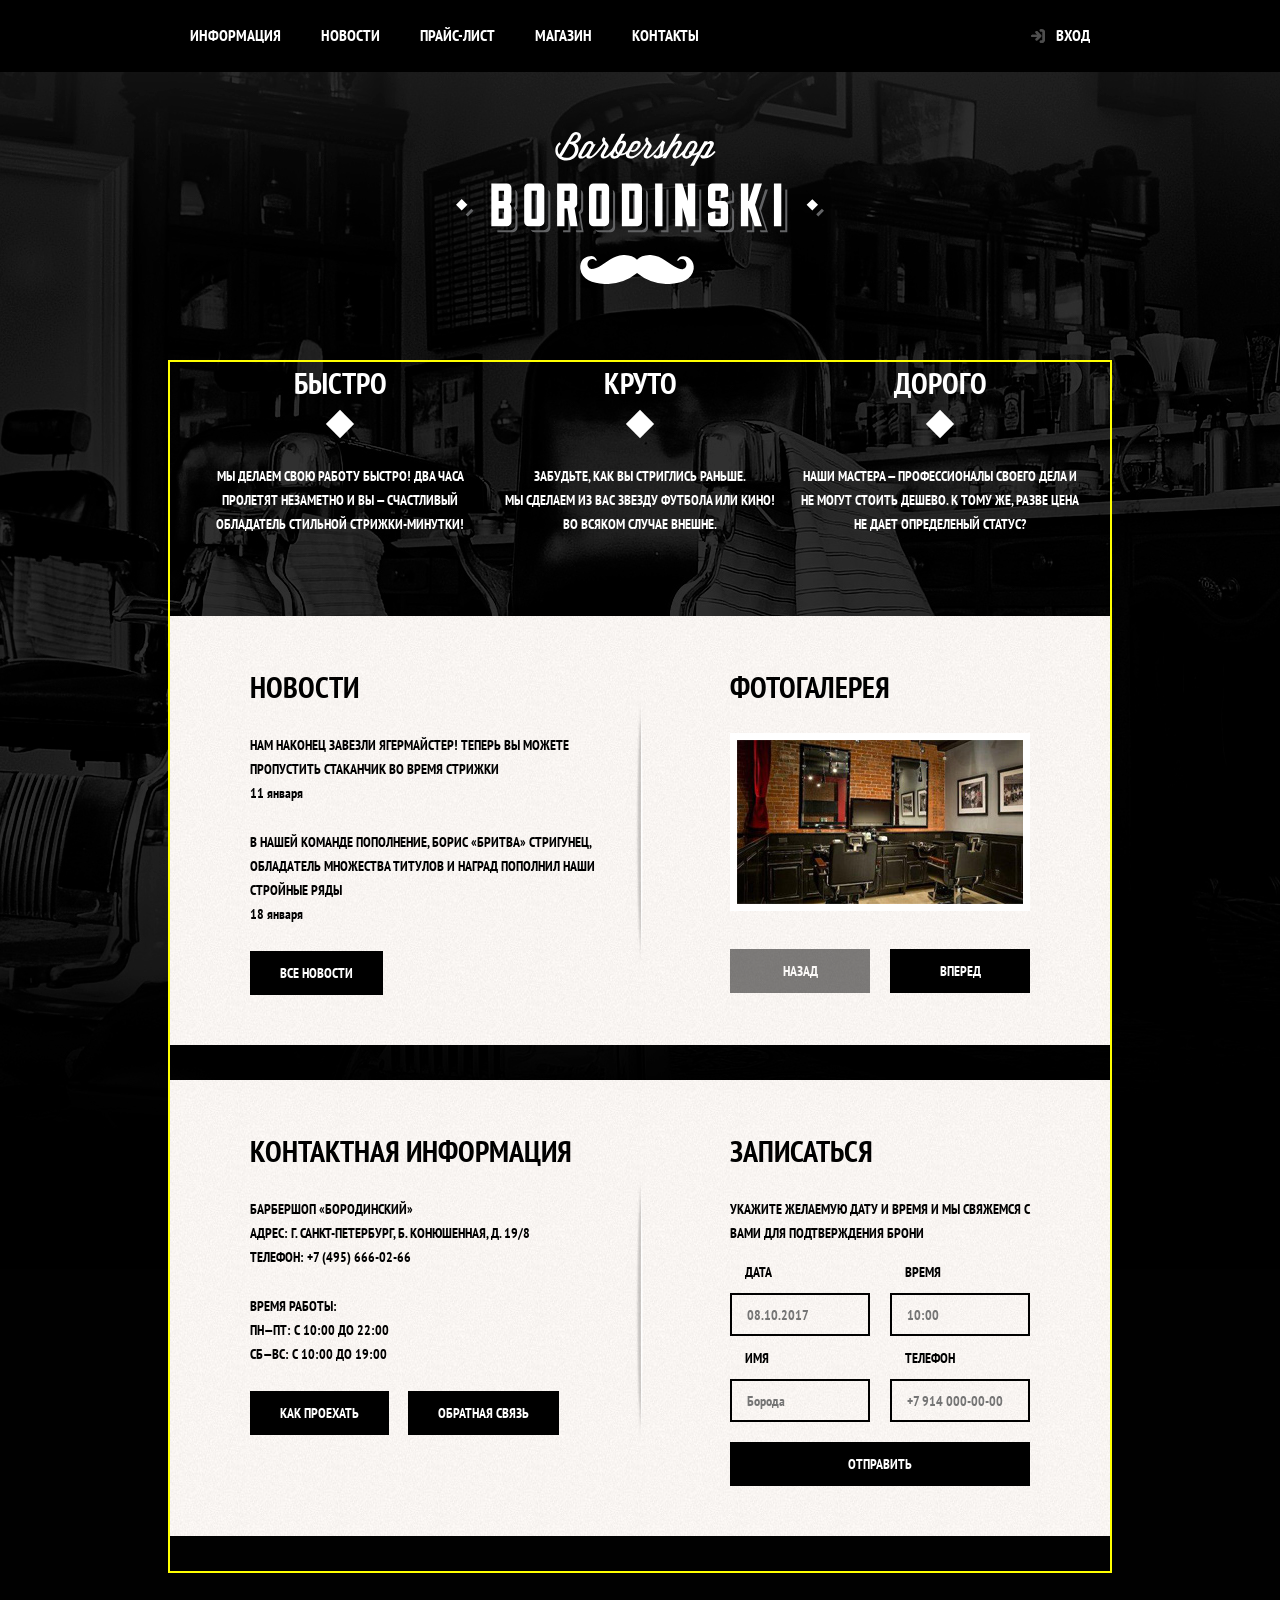
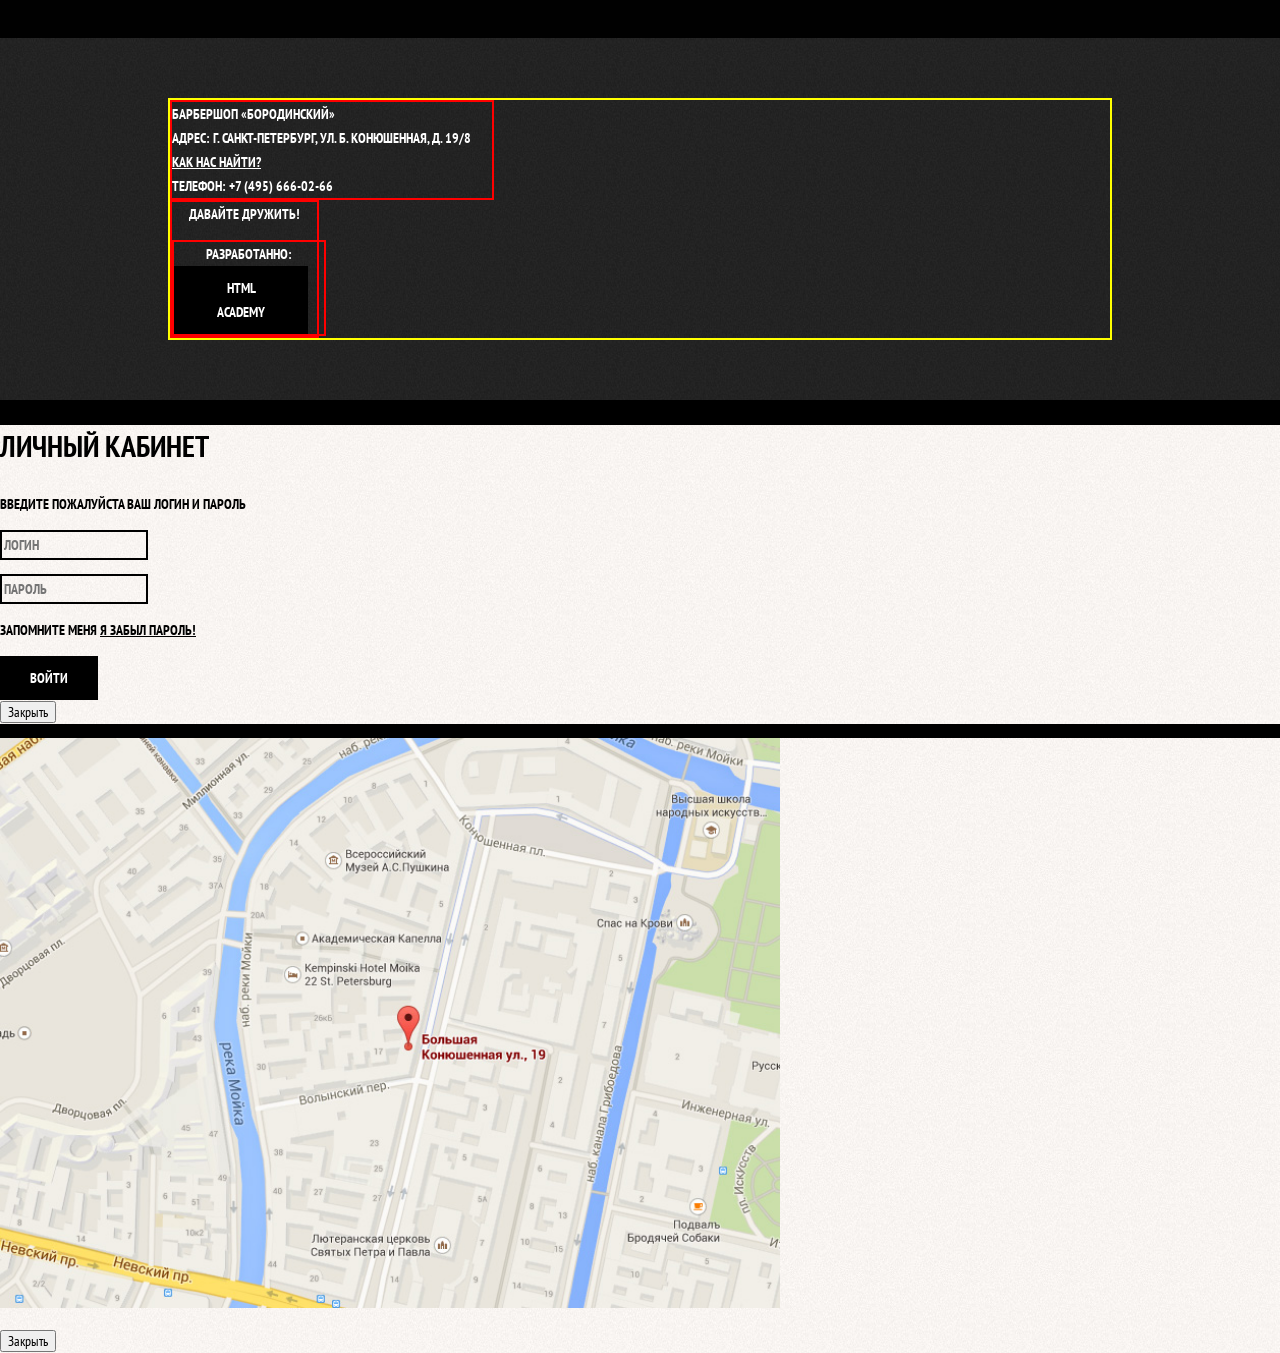
==== commit ec654018: "закончил стилизацию главной (кроме футера) це пизда нихуя не получается шо делать ааа" ====
--- a/index.html
+++ b/index.html
@@ -1,4 +1,4 @@
-<!DOCTYPE html>
+ <!DOCTYPE html>
 <html lang="ru">
 
   <head>
@@ -76,11 +76,13 @@
 
         <section class="gallery">
           <h2>Фотогалерея</h2>
+          <div class="gallery-container">
           <figure class="gallery-content">
             <a href=""><img src="img/studio.jpg" alt="фотографии галлереи" height="164" width="286"></a>
           </figure>
-          <button class="button gallery-button gallery-button-back" type="button">Назад</button>
+          <button class="button gallery-button gallery-button-back" type="button" disabled>Назад</button>
           <button class="button gallery-button gallery-button-next" type="button">Вперед</button>
+        </div>
         </section>
       </div>
 
@@ -128,7 +130,9 @@
         </section>
       </div>
       </main>
+
   	<footer class="main-footer">
+      <div class="konten">
       <p class="footer-contact">
         БАРБЕРШОП «БОРОДИНСКИЙ»<br>
         АДРЕС: Г. САНКТ-ПЕТЕРБУРГ, УЛ. Б. КОНЮШЕННАЯ, Д. 19/8<br>
@@ -138,15 +142,16 @@
       <div class="footer-social">
         <b>Давайте дружить!</b>
         <ul>
-          <li><a class="social-button" href="https://vk.com/prostovladi">VKontakte</a></li>
-          <li><a class="social-button" href="https://www.facebook.com/vlad.ivanishin">Facebook</a></li>
-          <li><a class="social-button" href="https://www.instagram.com/justivlad/">Instagram</a></li>
+          <li><a class="social-button" href="https://vk.com/prostovladi"><span class="visually-hidden">VKontakte</span></a></li>
+          <li><a class="social-button" href="https://www.facebook.com/vlad.ivanishin"><span class="visually-hidden">Facebook</span></a></li>
+          <li><a class="social-button" href="https://www.instagram.com/justivlad/"><span class="visually-hidden">Instagram</span></a></li>
       </ul>
       <p class="footer-copyright">
         <b>Разработанно:</b>
         <a class="button" href="htmlacademy.ru">HTML Academy</a>
       </p>
       </div>
+    </div>
     </footer>
 
     <section class="modal madal-login">
--- a/css/style.css
+++ b/css/style.css
@@ -23,6 +23,26 @@
 }
 a {
 	text-decoration: none;
+}
+img {
+max-width: 100%;
+height: auto;
+}
+.visually-hidden:not(:focus):not(:active),
+input[type="checkbox"].visually-hidden,
+input[type="radio"].visually-hidden {
+position: absolute;
+
+width: 1px;
+height: 1px;
+margin: -1px;
+border: 0;
+padding:0;
+white-space: nowrap;
+
+clip-path: inset(100%);
+clip: rect(0 0 0 0);
+overflow: hidden;
 }
 .button {
 	font: inherit;
@@ -32,11 +52,21 @@
  	text-transform: uppercase;
  	border: none;
  	vertical-align: middle;
+
+ 	display: inline-block;
+ 	padding: 10px 30px;
+ 	margin-right: 16px;
 }
 .button:hover,
 .button:focus,
 .button:active {
 	background-color: #663d15;
+}
+.button.disabled,
+.button:disabled {
+	cursor: default;
+	opacity: 0.5;
+	background-color: #000000;
 }
 .main-navigation {
 	color:#ffffff;
@@ -120,11 +150,11 @@
 	color: #ffffff;
 	text-decoration: none;
 }
-.footer-social li {
-	text-align: center;
+.footer-social ul {
 	list-style: none;
 }
 .footer-social {
+	width: 145px;
 	text-align: center;
 }
 .footer-social .button:hover,
@@ -365,34 +395,67 @@
 	height: 153px;
 	order: 2; 
 }
+.site-navigation,
+.user-navigation {
+	list-style: none;
+	margin: 0;
+	padding: 0;
+}
 .site-navigation {
 	min-height: 72px;
-	margin: 0;
-	padding: 0;
-	list-style: none;
 	width: 620px;
+
+	display: flex;
+	flex-wrap: wrap;
+}
+.site-navigation a,
+.user-navigation a{
+display: block;
+color: #ffffff;
+vertical-align: middle;
+padding: 25px 20px;
 }
 .user-navigation {
+	display: flex;
+	flex-wrap: wrap;
 	min-height: 72px;
 	margin: 0;
 	padding: 0;
 	list-style: none;	
-	width: 140px;
+	max-width: 140px;
+}
+.user-navigation .login-link {
+	padding-left: 50px;
+	position: relative;
+}
+.login-link::before {
+content: "";
+
+position: absolute;
+top: 28px;
+left: 24px;
+width: 16px;
+height: 18px;
+background-image: url(../img/login.svg);
+background-repeat: no-repeat;
+background-position: 0 0;
+
+opacity: 0.3;
+}
+.login-link:hover::before,
+.login-link:focus::before,
+.login-link:active::before {
+	opacity: 1;
 }
 .main-navigation-wrapper {
 	width: 100%;
 	margin-bottom: 60px;
-	min-height: 72px;
 	background-color: #000000;
-	display: flex;
-	flex-direction: row;
-	align-items: center;
-}
-.top-nemu {
+}
+.top-menu {
 	width: 940px;
 	margin: 0 auto;
-	padding: 0 10px;
-	
+	padding: 0 10px;	
 }
 .main-navigation-wrapper .top-menu {
 	display: flex;
@@ -404,15 +467,33 @@
 	margin: 0;
 	padding: 0;
 	list-style: none;
-	align-items: center;
 }
 .feature-item {
 	width: 300px;
-	outline: 2px solid green;
-	padding: 0 10px;
-	display: flex;
-	flex-direction: column;
-	justify-content: flex-start;
+	text-align: center;
+}
+.feature-item h3 {
+	margin: 0;
+	margin-bottom: 60px;
+	font-size: 30px;
+	line-height: 42px;
+
+	position: relative;
+}
+.feature-item h3::after {
+	content: "";
+
+	position: absolute;
+	width: 20px;
+	height: 20px;
+	background-color: #ffffff;
+	left: 50%;
+	bottom: -30px;
+	margin-left: -10px;
+	transform: rotate(45deg);
+}
+.feature-item p {
+	margin: 0 10px;
 }
 .features {
 	margin-bottom: 80px;
@@ -421,43 +502,144 @@
 	width: 780px;
 	padding: 50px 80px;
 	display: flex;
-	justify-content: center;
+	justify-content: space-between;
 	margin-bottom: 35px;
-	outline: 2px solid purple;
+	background-color: #f8f5f2;
+	background-image: url("../img/line.png"), url("../img/pattern-light.jpg");
+	background-repeat: no-repeat, repeat;
+	background-position: center, 0 0;
+}
+.index-colums h2 {
+	margin: 0;
+	margin-bottom: 25px;
 }
 .news {
 width: 380px;
 }
+.news-list {
+	margin: 0;
+	padding: 0;
+	margin-bottom: 25px;
+}
+.news-item {
+	margin-bottom: 25px;
+}
+.news-item p {
+	margin: 0;
+}
 .gallery {
 width: 300px;
 }
+.gallery-content {
+	margin: 0;
+	height: 164px;
+}
+.gallery-content img {
+	width: 286px;
+	height: 164px;
+}
+.gallery-container {
+	height: 260px;
+	position: relative;
+}
+.gallery-button {
+	box-sizing: border-box;
+	width: 140px;
+	margin: 0;
+	position: absolute;
+	bottom: 0;
+}
+.gallery-button-back {
+	left: 0;
+}
+.gallery-button-next {
+	right: 0;
+}
 .contact-information {
 width: 380px;
 }
+.contact-information p {
+	margin: 0;
+	margin-bottom: 25px;
+}
 .appointment {
 width: 300px;
+}
+.appointment-info {
+	margin: 0;
+	margin-bottom: 15px;
+}
+.appointment-form {
+	display: flex;
+	flex-wrap: wrap;
+	justify-content: space-between;
+}
+.appointment-item {
+	width: 140px;
+	margin: 0;
+	margin-bottom: 10px;
+}
+.appointment-item label {
+	display: block;
+	margin-bottom: 9px;
+	margin-left: 15px;
+}
+.appointment-item input {
+	box-sizing: border-box;
+	width: 140px;
+	padding-top: 8px;
+	padding-right: 15px;
+	padding-left: 15px;
+	padding-bottom: 7px;
+}
+.appointment .button {
+	display: block;
+	width: 100%;
+	margin-top: 10px;
+	margin-right: 0;
 }
 .main-footer {
 	margin-top: 65px;
 	padding: 60px 0;
-	display: flex;
-	justify-content: space-around;
+	color: #ffffff;
+
+  background-color: #212121;
+  background-image: url("../img/bg-footer.jpg");
+  background-position: 0 0;
+  background-repeat: repeat;
+}
+.main-footer .konten {
+	display: flex;
+	flex-direction: column;
 }
 .footer-contact {
 margin: 0;
 width: 320px;
-margin-right: 80px;
+margin-right: 70px;
+border: 2px solid red;
+}
+.footer-contact a {
+	color: #ffffff;
+	text-decoration: underline;
+}
+.footer-contact a:hover,
+.footer-contact a:focus {
+	text-decoration: none;
 }
 .footer-social {
 width: 145px;
+
+border: 2px solid red;
 }
 .footer-copyright {
 margin: 0;
 width: 150px;
 margin-left: auto;
-}
-.visually-hidden {
-	display: none;
+
+border: 2px solid red;
+}
+.social-button {
+	color: #ffffff;
 }
 .feature-div {
 	width: 940px;
@@ -465,14 +647,13 @@
 	flex-direction: row;
 	justify-content: space-around;
 	align-items: center;
-	outline: 2px solid red;
-	margin: auto;
+	margin: 0 auto;
 }
 .konten {
-	outline: 2px solid yellow;
 	width: 940px;
 	display: flex;
 	justify-content: center;
 	flex-direction: column;
 	margin: 0 auto;
+	border: 2px solid yellow;
 }
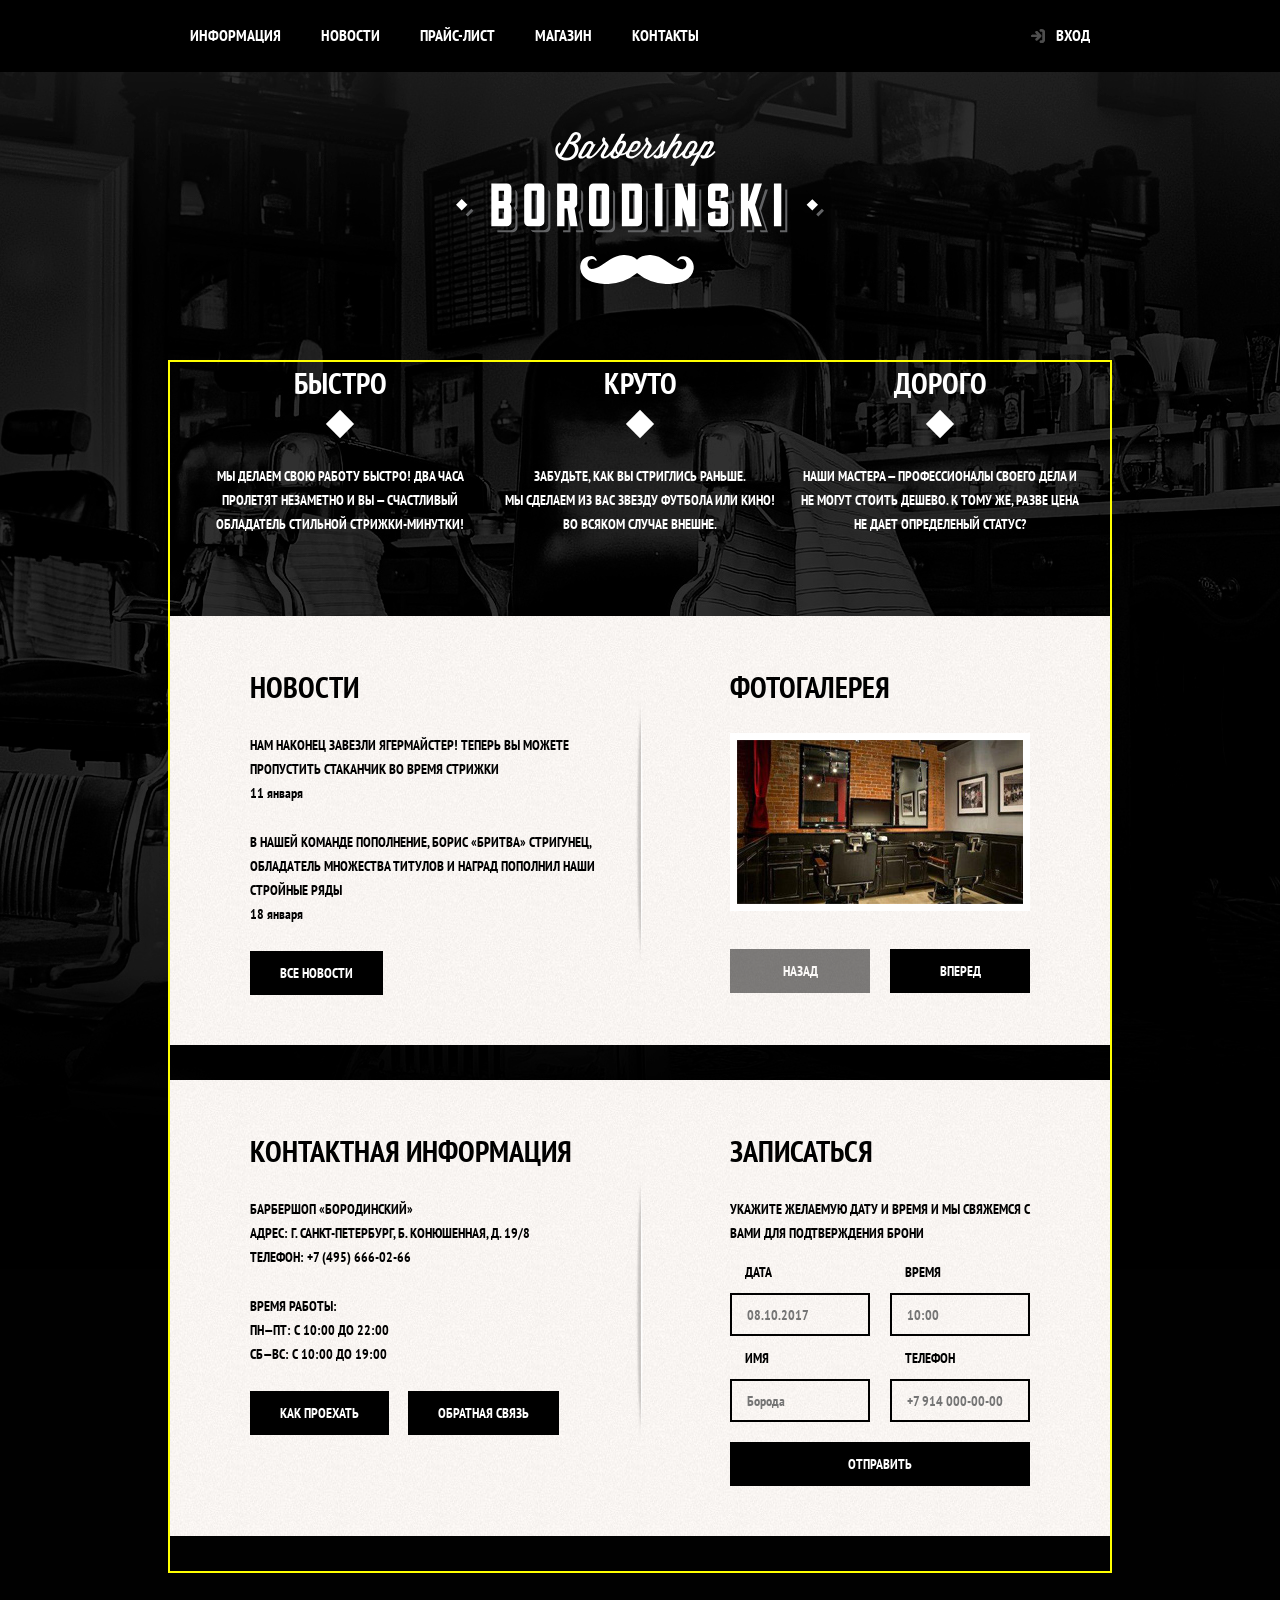
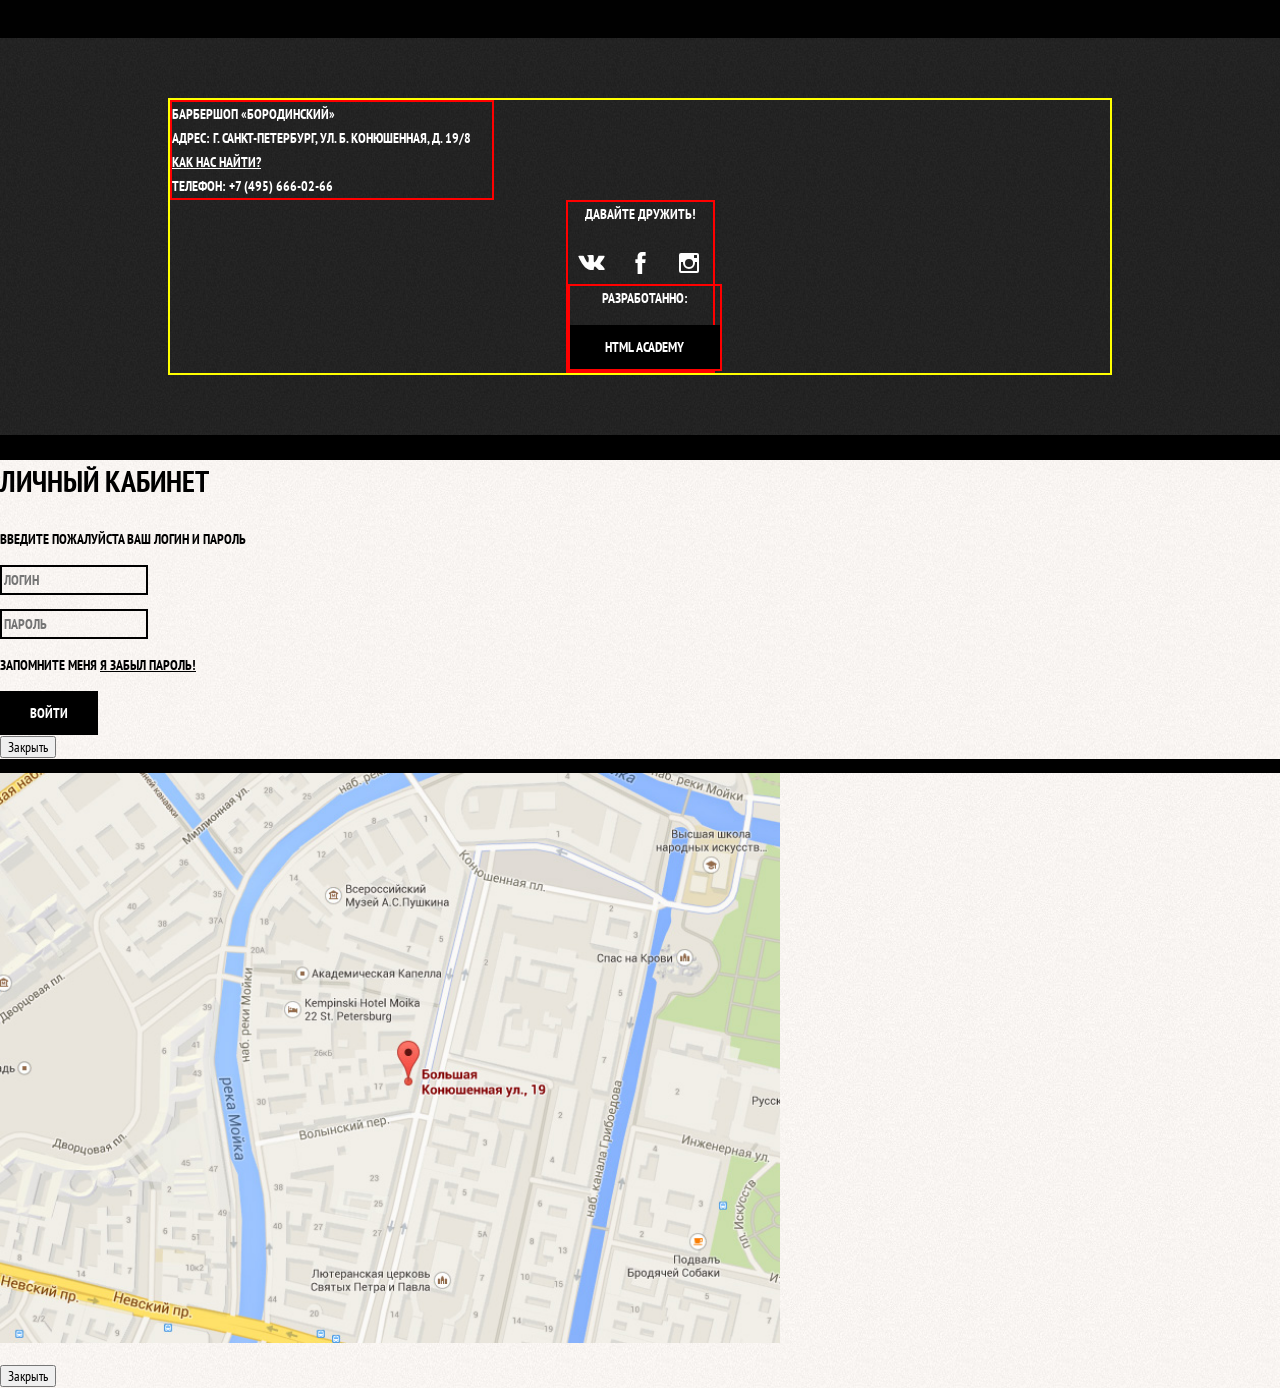
==== commit ad01c442: "полная стилизация главной но поломан футер" ====
--- a/index.html
+++ b/index.html
@@ -142,9 +142,15 @@
       <div class="footer-social">
         <b>Давайте дружить!</b>
         <ul>
-          <li><a class="social-button" href="https://vk.com/prostovladi"><span class="visually-hidden">VKontakte</span></a></li>
-          <li><a class="social-button" href="https://www.facebook.com/vlad.ivanishin"><span class="visually-hidden">Facebook</span></a></li>
-          <li><a class="social-button" href="https://www.instagram.com/justivlad/"><span class="visually-hidden">Instagram</span></a></li>
+          <li><a class="social-button" href="https://vk.com/prostovladi"><span class="visually-hidden">VKontakte</span>
+          <svg xmlns="http://www.w3.org/2000/svg" width="27" height="15" viewBox="0 0 26.14 14.91"><path d="M26 13.47l-.09-.17a13.55 13.55 0 0 0-2.6-3q-.87-.83-1.1-1.12A1 1 0 0 1 22 8a10.27 10.27 0 0 1 1.22-1.78l.88-1.16q2.35-3.13 2-4L26 .94a.8.8 0 0 0-.4-.22 2.14 2.14 0 0 0-.87 0h-3.92a.51.51 0 0 0-.27 0h-.3a.6.6 0 0 0-.15.14.93.93 0 0 0-.14.24 22.22 22.22 0 0 1-1.46 3.06q-.5.84-.93 1.46a7 7 0 0 1-.71.91 4.94 4.94 0 0 1-.52.47q-.23.18-.35.15l-.23-.05a.9.9 0 0 1-.31-.33 1.49 1.49 0 0 1-.16-.53V1.6a3.14 3.14 0 0 0 0-.62 2.12 2.12 0 0 0-.14-.44.73.73 0 0 0-.28-.33 1.57 1.57 0 0 0-.46-.18A9 9 0 0 0 12.57 0a8.93 8.93 0 0 0-3.25.33 1.83 1.83 0 0 0-.52.41q-.25.3-.07.33a1.67 1.67 0 0 1 1.16.59l.08.16a2.6 2.6 0 0 1 .19.63 6.32 6.32 0 0 1 .12 1 10.59 10.59 0 0 1 0 1.7q-.07.71-.13 1.1a2.21 2.21 0 0 1-.18.64 2.69 2.69 0 0 1-.16.3l-.07.07a1 1 0 0 1-.37.07.86.86 0 0 1-.46-.19 3.27 3.27 0 0 1-.56-.52 7 7 0 0 1-.66-.93q-.37-.6-.76-1.42l-.22-.39q-.2-.38-.56-1.11t-.62-1.43A.9.9 0 0 0 5.2.9h-.07a.93.93 0 0 0-.22-.16A1.44 1.44 0 0 0 4.6.65L.87.68A1 1 0 0 0 .1.94L0 1a.44.44 0 0 0 0 .22 1.08 1.08 0 0 0 .08.37Q.9 3.53 1.86 5.31t1.66 2.87Q4.23 9.27 5 10.24t1 1.24l.37.41.34.33a8.06 8.06 0 0 0 1 .78 16.34 16.34 0 0 0 1.4.9 7.6 7.6 0 0 0 1.79.72 6.19 6.19 0 0 0 2 .22h1.57a1.08 1.08 0 0 0 .72-.3l.05-.07a.9.9 0 0 0 .1-.25 1.38 1.38 0 0 0 0-.37 4.48 4.48 0 0 1 .09-1.05 2.77 2.77 0 0 1 .23-.71 1.74 1.74 0 0 1 .29-.4 1.19 1.19 0 0 1 .23-.2h.11a.86.86 0 0 1 .77.21 4.52 4.52 0 0 1 .83.79q.39.47.93 1.05a6.41 6.41 0 0 0 1 .87l.27.16a3.31 3.31 0 0 0 .71.3 1.53 1.53 0 0 0 .76.07l3.48-.05a1.58 1.58 0 0 0 .8-.17.68.68 0 0 0 .34-.37 1.06 1.06 0 0 0 0-.46 1.71 1.71 0 0 0-.1-.36z" fill="#fff"/></svg>
+        </a></li>
+          <li><a class="social-button" href="https://www.facebook.com/vlad.ivanishin"><span class="visually-hidden">Facebook</span>
+          <svg xmlns="http://www.w3.org/2000/svg" width="19" height="22" viewBox="0 0 10.15 21.74"><path d="M3.34 1.12A4.77 4.77 0 0 1 6.53 0h3.61v3.81H7.81a1.07 1.07 0 0 0-1.09.83v2.55h3.42c-.08 1.23-.24 2.45-.41 3.67h-3v10.87H2.21V10.86H0V7.21h2.19V3.66a3.83 3.83 0 0 1 1.15-2.54z" fill="#fff"/></svg>
+        </a></li>
+          <li><a class="social-button" href="https://www.instagram.com/justivlad/"><span class="visually-hidden">Instagram</span>
+          <svg xmlns="http://www.w3.org/2000/svg" width="20" height="20" viewBox="0 0 20 20"><path d="M18 0H2a2 2 0 0 0-2 2v16a2 2 0 0 0 2 2h16a2 2 0 0 0 2-2V2a2 2 0 0 0-2-2zm-8 6a4 4 0 1 1-4 4 4 4 0 0 1 4-4zM2.5 18a.47.47 0 0 1-.5-.5V9h2.1a3.4 3.4 0 0 0-.1 1 6 6 0 1 0 12 0 3.4 3.4 0 0 0-.1-1H18v8.5a.47.47 0 0 1-.5.5zM18 4.5a.47.47 0 0 1-.5.5h-2a.47.47 0 0 1-.5-.5v-2a.47.47 0 0 1 .5-.5h2a.47.47 0 0 1 .5.5z" fill="#fff"/></svg>
+        </a></li>
       </ul>
       <p class="footer-copyright">
         <b>Разработанно:</b>
--- a/css/style.css
+++ b/css/style.css
@@ -629,17 +629,52 @@
 .footer-social {
 width: 145px;
 
+align-self: center;
+vertical-align: middle;
 border: 2px solid red;
+}
+.footer-social ul {
+	display: flex;
+	width: 141px;
+	flex-wrap: wrap;
+	justify-content: space-between;
+	margin: 0 auto;
+	padding: 0;
+}
+.footer-social b {
+	display: block;
+	margin-bottom: 15px;
 }
 .footer-copyright {
 margin: 0;
 width: 150px;
 margin-left: auto;
-
+justify-content: flex-end;
 border: 2px solid red;
 }
+.footer-copyright b {
+	display: block;
+	margin-bottom: 15px;
+}
+.footer-copyright .button {
+	display: block;
+	margin-right: 0;
+}
 .social-button {
-	color: #ffffff;
+	display: flex;
+	justify-content: center;
+	align-items: center;
+	color: #ffffff;
+	width: 43px;
+	height: 43px;
+}
+.social-button:focus,
+.social-button:hover {
+	background-color: #ffffff;
+}
+.social-button:focus path,
+.social-button:hover path {
+	fill: #000000;
 }
 .feature-div {
 	width: 940px;
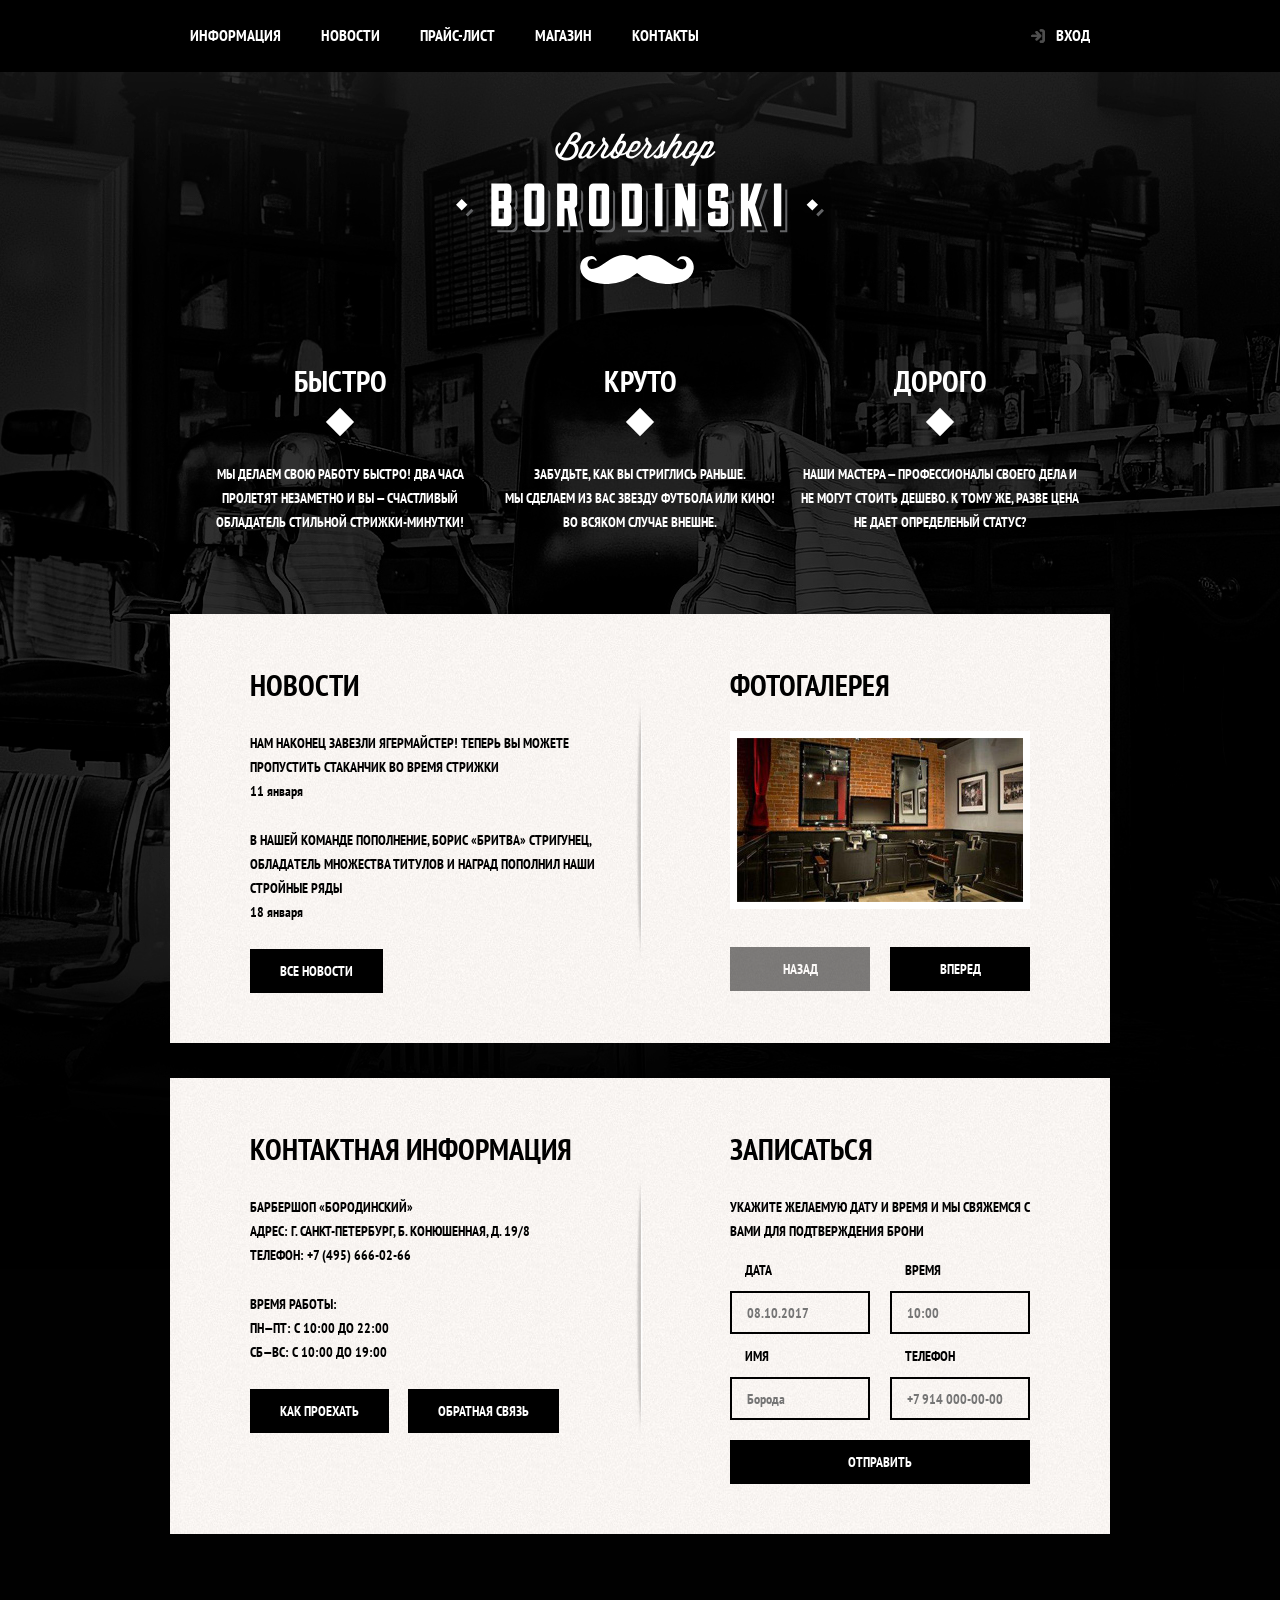
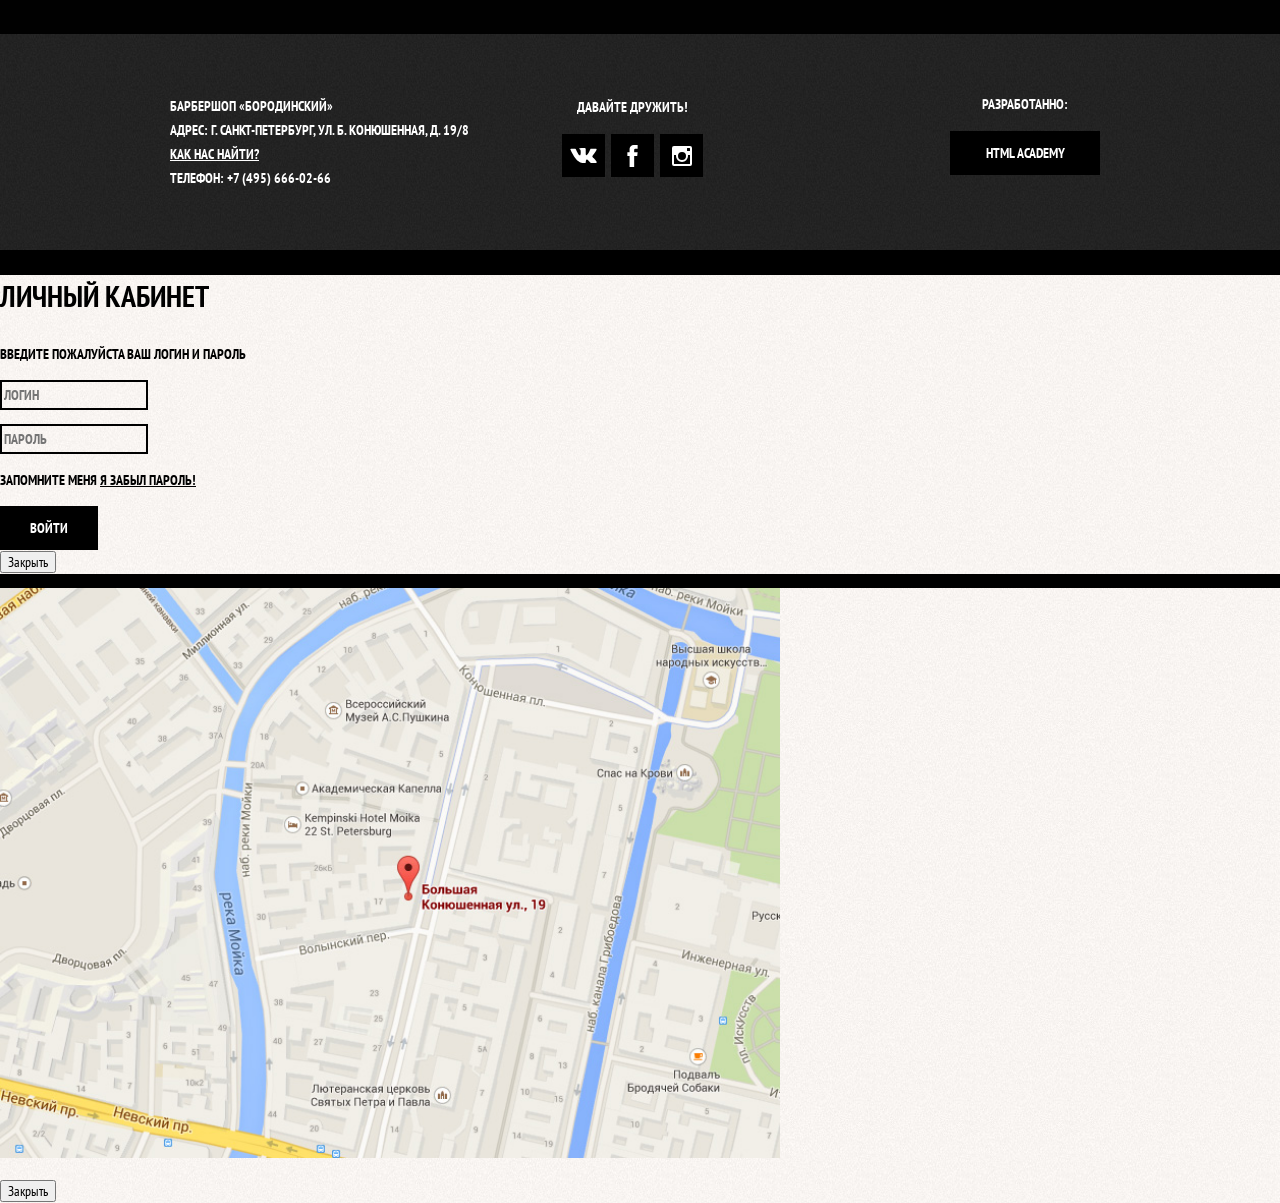
==== commit a9cb43ea: "закончил стилизацию index" ====
--- a/index.html
+++ b/index.html
@@ -132,7 +132,7 @@
       </main>
 
   	<footer class="main-footer">
-      <div class="konten">
+      <div class="footer-box">
       <p class="footer-contact">
         БАРБЕРШОП «БОРОДИНСКИЙ»<br>
         АДРЕС: Г. САНКТ-ПЕТЕРБУРГ, УЛ. Б. КОНЮШЕННАЯ, Д. 19/8<br>
@@ -193,5 +193,6 @@
       <button class="modal-close" type="button">Закрыть</button>
     </section>
     <script>document.write('<script src="http://' + (location.host || 'localhost').split(':')[0] + ':35729/livereload.js?snipver=1"></' + 'script>')</script>
+    <script>document.write('<script src="http://' + (location.host || 'localhost').split(':')[0] + ':35729/livereload.js?snipver=1"></' + 'script>')</script>
   </body>
 </html>
--- a/css/style.css
+++ b/css/style.css
@@ -608,15 +608,11 @@
   background-position: 0 0;
   background-repeat: repeat;
 }
-.main-footer .konten {
-	display: flex;
-	flex-direction: column;
-}
 .footer-contact {
 margin: 0;
 width: 320px;
 margin-right: 70px;
-border: 2px solid red;
+align-items: flex-start;
 }
 .footer-contact a {
 	color: #ffffff;
@@ -630,8 +626,9 @@
 width: 145px;
 
 align-self: center;
-vertical-align: middle;
-border: 2px solid red;
+align-items: flex-start;
+vertical-align: top;
+
 }
 .footer-social ul {
 	display: flex;
@@ -646,11 +643,14 @@
 	margin-bottom: 15px;
 }
 .footer-copyright {
-margin: 0;
+
 width: 150px;
-margin-left: auto;
+
+margin-left: 390px;
+margin-top: -85px;
 justify-content: flex-end;
-border: 2px solid red;
+align-items: flex-start;
+
 }
 .footer-copyright b {
 	display: block;
@@ -667,6 +667,7 @@
 	color: #ffffff;
 	width: 43px;
 	height: 43px;
+	background-color: #000000;
 }
 .social-button:focus,
 .social-button:hover {
@@ -690,5 +691,9 @@
 	justify-content: center;
 	flex-direction: column;
 	margin: 0 auto;
-	border: 2px solid yellow;
+}
+.footer-box {
+	width: 940px;
+	display: flex;
+	margin: 0 auto;
 }
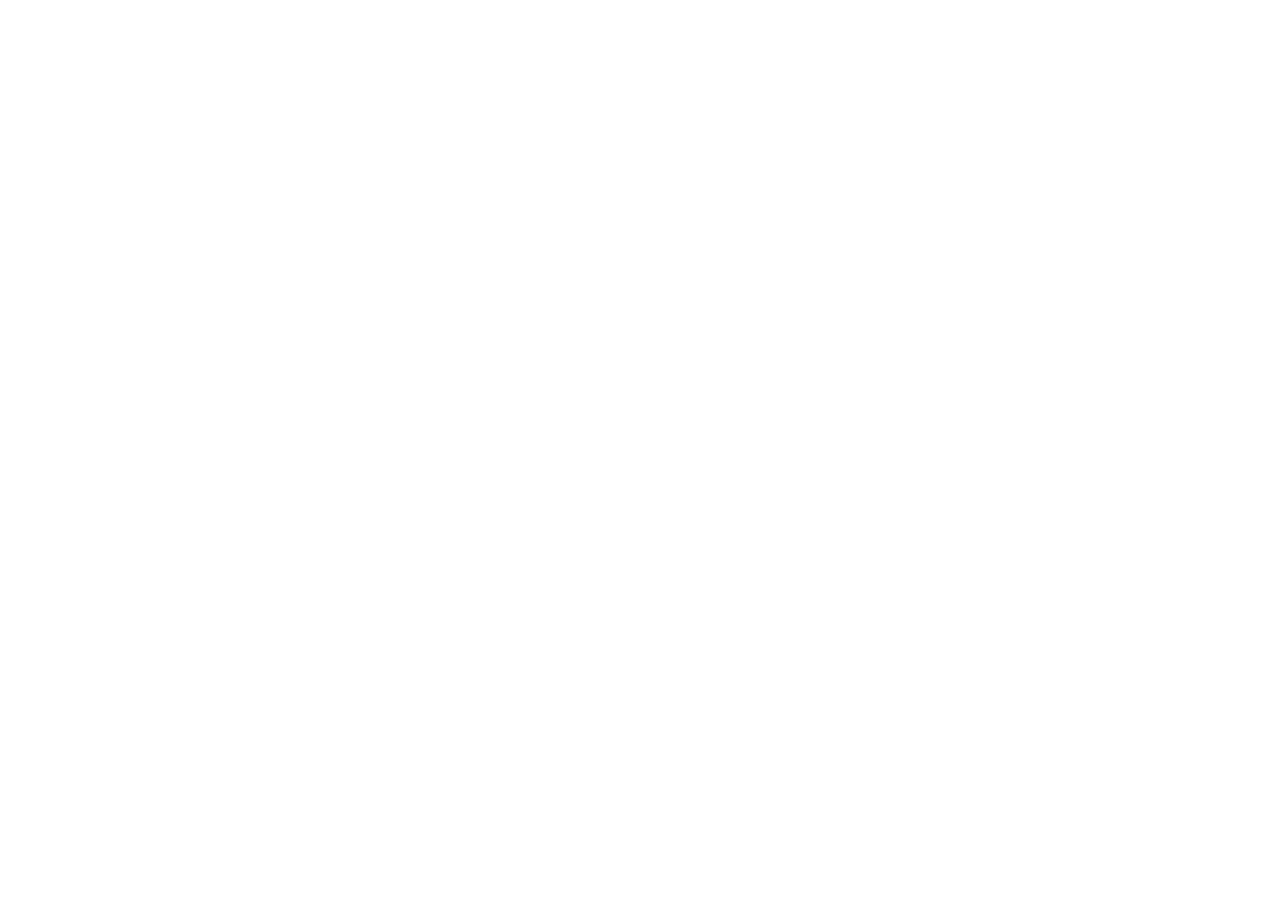
==== commit 5e5d3e92: "first commit" ====
--- a/index.html
+++ b/index.html
@@ -1,198 +1,10 @@
- <!DOCTYPE html>
-<html lang="ru">
-
-  <head>
-  	<meta charset="utf-8">
-  	<title>Барбершор "Бородинский"</title>
-    <link href="https://fonts.googleapis.com/css?family=PT+Sans+Narrow:400,700&amp;subset=cyrillic" rel="stylesheet">
-    <link rel="stylesheet" href="css/normalize.css">
-  	<link rel="stylesheet" href="css/style.css">
-  </head>
-
-  <body class="inner-page">
-
-  	<header class="main-header">
-  		<nav class="main-navigation">
-        <a class="main-header-logo">
-        <img src="img/index-logo.svg" alt="логотип барбершопа Бородинский" height="153" width="368">
-      </a>
-  			<div class="main-navigation-wrapper">
-          <div class="top-menu">
-          <ul class="site-navigation">
-  				<li><a href="info.html">Информация</a></li>
-  				<li><a href="news.html">Новости</a></li>
-  				<li><a href ="prise-list.html">Прайс-лист</a></li>
-  				<li><a href="shop.html">Магазин</a></li>
-  				<li><a href="contacts.html">Контакты</a></li>
-  			</ul>
-        <ul class="user-navigation">
-          <li>
-          <a class="login-link" href="login.html">Вход
-            </a></li>
-        </ul>
-      </div>
-      </div>
-  		</nav>
-    </header>
-
-      <main class="konten">
-        <h1 class="visually-hidden">Барбершор "Бородинский"</h1>
-        <section class="features">
-          <h2 class="visually-hidden">Преимущества</h2>
-          
-          <div class="feature-div">
-            <ul class="feature-list">
-            <li class="feature-item">
-              <h3>Быстро</h3>
-              <p>Мы делаем свою работу быстро! Два часа пролетят незаметно и вы — счастливый ОБЛАДАТЕЛЬ СТИЛЬНОЙ СТРИЖКИ-МИНУТКИ!</p>
-            </li>
-             <li class="feature-item">
-              <h3>Круто</h3>
-              <p>ЗАБУДЬТЕ, КАК ВЫ СТРИГЛИСЬ РАНЬШЕ.<br>МЫ СДЕЛАЕМ ИЗ ВАС ЗВЕЗДУ ФУТБОЛА ИЛИ КИНО!ВО ВСЯКОМ СЛУЧАЕ ВНЕШНЕ.</p>
-            </li>
-             <li class="feature-item">
-              <h3>Дорого</h3>
-              <p>НАШИ МАСТЕРА — ПРОФЕССИОНАЛЫ СВОЕГО ДЕЛА И НЕ МОГУТ СТОИТЬ ДЕШЕВО. К ТОМУ ЖЕ, РАЗВЕ ЦЕНА НЕ ДАЕТ ОПРЕДЕЛЕНЫЙ СТАТУС?</p>
-            </li>
-          </ul>
-        </div>
-        </section>
-
-        <div class="index-colums">
-        <section class="news">
-          <h2>Новости</h2>
-          <ul class="news-list">
-            <li class="news-item">
-              <p>НАМ НАКОНЕЦ ЗАВЕЗЛИ ЯГЕРМАЙСТЕР! ТЕПЕРЬ ВЫ МОЖЕТЕ ПРОПУСТИТЬ СТАКАНЧИК ВО ВРЕМЯ СТРИЖКИ</p>
-              <time datetime="2016-11-01">11 января</time>
-            </li>
-            <li class="news-item">
-              <p>В НАШЕЙ КОМАНДЕ ПОПОЛНЕНИЕ, БОРИС «Бритва» СТРИГУНЕЦ, ОБЛАДAТЕЛЬ МНОЖЕСТВА ТИТУЛОВ И НАГРАД ПОПОЛНИЛ НАШИ СТРОЙНЫЕ РЯДЫ</p>
-              <time datetime="2016-01-18">18 января</time>
-            </li>
-          </ul>
-          <a class="button" href="news.html">Все новости</a>
-        </section>
-
-        <section class="gallery">
-          <h2>Фотогалерея</h2>
-          <div class="gallery-container">
-          <figure class="gallery-content">
-            <a href=""><img src="img/studio.jpg" alt="фотографии галлереи" height="164" width="286"></a>
-          </figure>
-          <button class="button gallery-button gallery-button-back" type="button" disabled>Назад</button>
-          <button class="button gallery-button gallery-button-next" type="button">Вперед</button>
-        </div>
-        </section>
-      </div>
-
-        <div class="index-colums">
-        <section class="contact-information">
-          <h2>Контактная информация</h2>
-          <p>
-            БАРБЕРШОП «БОРОДИНСКИЙ»<br>
-            АДРЕС: Г. САНКТ-ПЕТЕРБУРГ, Б. КОНЮШЕННАЯ, Д. 19/8<br>
-            ТЕЛЕФОН: +7 (495) 666-02-66
-          </p>
-          <p>
-            ВРЕМЯ РАБОТЫ:<br>
-            ПН—ПТ: С 10:00 ДО 22:00<br>
-            СБ—ВС: С 10:00 ДО 19:00
-          </p>
-          <a class="button" href="map.html">Как проехать</a>
-          <a class="button" href="contacts.html">Обратная связь</a>
-        </section>
-
-        <section class="appointment">
-          <h2>Записаться</h2>
-          <p class="appointment-info">
-            УКАЖИТЕ ЖЕЛАЕМУЮ ДАТУ И ВРЕМЯ И МЫ СВЯЖЕМСЯ С ВАМИ ДЛЯ ПОДТВЕРЖДЕНИЯ БРОНИ
-          </p>
-          <form class="appointment-form" method="post" action="http://echo.htmlacademy.ru">
-            <p class="appointment-item">
-              <label for="appointment-date">Дата</label>
-              <input id="appointment-date" type="text" name="date" value="" placeholder="08.10.2017">
-            </p>
-            <p class="appointment-item">
-              <label for="appointment-time">Время</label>
-              <input id="appointment-time" type="text" name="time" value="" placeholder="10:00">
-            </p>
-            <p class="appointment-item">
-              <label for="appointment-name">Имя</label>
-              <input id="appointment-name" type="text" name="name" value="" placeholder="Борода">
-            </p>
-            <p class="appointment-item">
-              <label for="appointment-tel">Телефон</label>
-              <input id="appointment-tel" type="tel" name="phone" value="" placeholder="+7 914 000-00-00">
-            </p>
-            <button class="button" type="submit">Отправить</button>
-          </form>
-        </section>
-      </div>
-      </main>
-
-  	<footer class="main-footer">
-      <div class="footer-box">
-      <p class="footer-contact">
-        БАРБЕРШОП «БОРОДИНСКИЙ»<br>
-        АДРЕС: Г. САНКТ-ПЕТЕРБУРГ, УЛ. Б. КОНЮШЕННАЯ, Д. 19/8<br>
-        <a href="map.html">КАК НАС НАЙТИ?</a><br>
-        ТЕЛЕФОН: +7 (495) 666-02-66
-      </p>
-      <div class="footer-social">
-        <b>Давайте дружить!</b>
-        <ul>
-          <li><a class="social-button" href="https://vk.com/prostovladi"><span class="visually-hidden">VKontakte</span>
-          <svg xmlns="http://www.w3.org/2000/svg" width="27" height="15" viewBox="0 0 26.14 14.91"><path d="M26 13.47l-.09-.17a13.55 13.55 0 0 0-2.6-3q-.87-.83-1.1-1.12A1 1 0 0 1 22 8a10.27 10.27 0 0 1 1.22-1.78l.88-1.16q2.35-3.13 2-4L26 .94a.8.8 0 0 0-.4-.22 2.14 2.14 0 0 0-.87 0h-3.92a.51.51 0 0 0-.27 0h-.3a.6.6 0 0 0-.15.14.93.93 0 0 0-.14.24 22.22 22.22 0 0 1-1.46 3.06q-.5.84-.93 1.46a7 7 0 0 1-.71.91 4.94 4.94 0 0 1-.52.47q-.23.18-.35.15l-.23-.05a.9.9 0 0 1-.31-.33 1.49 1.49 0 0 1-.16-.53V1.6a3.14 3.14 0 0 0 0-.62 2.12 2.12 0 0 0-.14-.44.73.73 0 0 0-.28-.33 1.57 1.57 0 0 0-.46-.18A9 9 0 0 0 12.57 0a8.93 8.93 0 0 0-3.25.33 1.83 1.83 0 0 0-.52.41q-.25.3-.07.33a1.67 1.67 0 0 1 1.16.59l.08.16a2.6 2.6 0 0 1 .19.63 6.32 6.32 0 0 1 .12 1 10.59 10.59 0 0 1 0 1.7q-.07.71-.13 1.1a2.21 2.21 0 0 1-.18.64 2.69 2.69 0 0 1-.16.3l-.07.07a1 1 0 0 1-.37.07.86.86 0 0 1-.46-.19 3.27 3.27 0 0 1-.56-.52 7 7 0 0 1-.66-.93q-.37-.6-.76-1.42l-.22-.39q-.2-.38-.56-1.11t-.62-1.43A.9.9 0 0 0 5.2.9h-.07a.93.93 0 0 0-.22-.16A1.44 1.44 0 0 0 4.6.65L.87.68A1 1 0 0 0 .1.94L0 1a.44.44 0 0 0 0 .22 1.08 1.08 0 0 0 .08.37Q.9 3.53 1.86 5.31t1.66 2.87Q4.23 9.27 5 10.24t1 1.24l.37.41.34.33a8.06 8.06 0 0 0 1 .78 16.34 16.34 0 0 0 1.4.9 7.6 7.6 0 0 0 1.79.72 6.19 6.19 0 0 0 2 .22h1.57a1.08 1.08 0 0 0 .72-.3l.05-.07a.9.9 0 0 0 .1-.25 1.38 1.38 0 0 0 0-.37 4.48 4.48 0 0 1 .09-1.05 2.77 2.77 0 0 1 .23-.71 1.74 1.74 0 0 1 .29-.4 1.19 1.19 0 0 1 .23-.2h.11a.86.86 0 0 1 .77.21 4.52 4.52 0 0 1 .83.79q.39.47.93 1.05a6.41 6.41 0 0 0 1 .87l.27.16a3.31 3.31 0 0 0 .71.3 1.53 1.53 0 0 0 .76.07l3.48-.05a1.58 1.58 0 0 0 .8-.17.68.68 0 0 0 .34-.37 1.06 1.06 0 0 0 0-.46 1.71 1.71 0 0 0-.1-.36z" fill="#fff"/></svg>
-        </a></li>
-          <li><a class="social-button" href="https://www.facebook.com/vlad.ivanishin"><span class="visually-hidden">Facebook</span>
-          <svg xmlns="http://www.w3.org/2000/svg" width="19" height="22" viewBox="0 0 10.15 21.74"><path d="M3.34 1.12A4.77 4.77 0 0 1 6.53 0h3.61v3.81H7.81a1.07 1.07 0 0 0-1.09.83v2.55h3.42c-.08 1.23-.24 2.45-.41 3.67h-3v10.87H2.21V10.86H0V7.21h2.19V3.66a3.83 3.83 0 0 1 1.15-2.54z" fill="#fff"/></svg>
-        </a></li>
-          <li><a class="social-button" href="https://www.instagram.com/justivlad/"><span class="visually-hidden">Instagram</span>
-          <svg xmlns="http://www.w3.org/2000/svg" width="20" height="20" viewBox="0 0 20 20"><path d="M18 0H2a2 2 0 0 0-2 2v16a2 2 0 0 0 2 2h16a2 2 0 0 0 2-2V2a2 2 0 0 0-2-2zm-8 6a4 4 0 1 1-4 4 4 4 0 0 1 4-4zM2.5 18a.47.47 0 0 1-.5-.5V9h2.1a3.4 3.4 0 0 0-.1 1 6 6 0 1 0 12 0 3.4 3.4 0 0 0-.1-1H18v8.5a.47.47 0 0 1-.5.5zM18 4.5a.47.47 0 0 1-.5.5h-2a.47.47 0 0 1-.5-.5v-2a.47.47 0 0 1 .5-.5h2a.47.47 0 0 1 .5.5z" fill="#fff"/></svg>
-        </a></li>
-      </ul>
-      <p class="footer-copyright">
-        <b>Разработанно:</b>
-        <a class="button" href="htmlacademy.ru">HTML Academy</a>
-      </p>
-      </div>
-    </div>
-    </footer>
-
-    <section class="modal madal-login">
-      <form class="login-form" method="post" action="http://echo.htmlacademy.ru">
-        <h2>Личный кабинет</h2>
-        <p>Введите пожалуйста ваш логин и пароль</p>
-        <p>
-          <label class="visually-hidden" for="user-login">Логин</label>
-          <input id="user-login" class="login-icon-user" type="text" name="login" value="" placeholder="Логин">
-        </p>
-        <p>
-          <label class="visually-hidden" for="user-password">Пароль</label>
-          <input id="user-password" class="login-icon-password" type="password" name="password" value="" placeholder="Пароль">
-        </p>
-          <p class="login-password-info">
-            <label for="login-checkbox">
-              <input id="login-checkbox" type="checkbox" name="remember" class="visually-hidden">
-              <span class="checkbox-indicator"></span>
-              Запомните меня
-          </label>
-          <a class="restore" href="#">Я забыл пароль!</a>
-        </p>
-        <button class="button" type="submit">Войти</button>
-      </form>
-      <button class="modal-close" type="button">Закрыть</button>
-    </section>
-
-    <section class="modal modal-map">
-      <h2 class="visually-hidden">Как до нас добраться</h2>
-      <p>
-        <img src="img/map.jpg" alt="карта с адрессом, офис компании БАРБЕРШОП «БОРОДИНСКИЙ», АДРЕС: Город. САНКТ-ПЕТЕРБУРГ, Большая КОНЮШЕННАЯ дом 19/8" height="560" width="780">
-      </p>
-      <button class="modal-close" type="button">Закрыть</button>
-    </section>
-    <script>document.write('<script src="http://' + (location.host || 'localhost').split(':')[0] + ':35729/livereload.js?snipver=1"></' + 'script>')</script>
-    <script>document.write('<script src="http://' + (location.host || 'localhost').split(':')[0] + ':35729/livereload.js?snipver=1"></' + 'script>')</script>
-  </body>
-</html>
+<!DOCTYPE html>
+<html lang="ru">
+  <head>
+    <meta charset="UTF-8" />
+    <meta http-equiv="X-UA-Compatible" content="IE=edge" />
+    <meta name="viewport" content="width=device-width, initial-scale=1.0" />
+    <title>Barbershop</title>
+  </head>
+  <body></body>
+</html>
